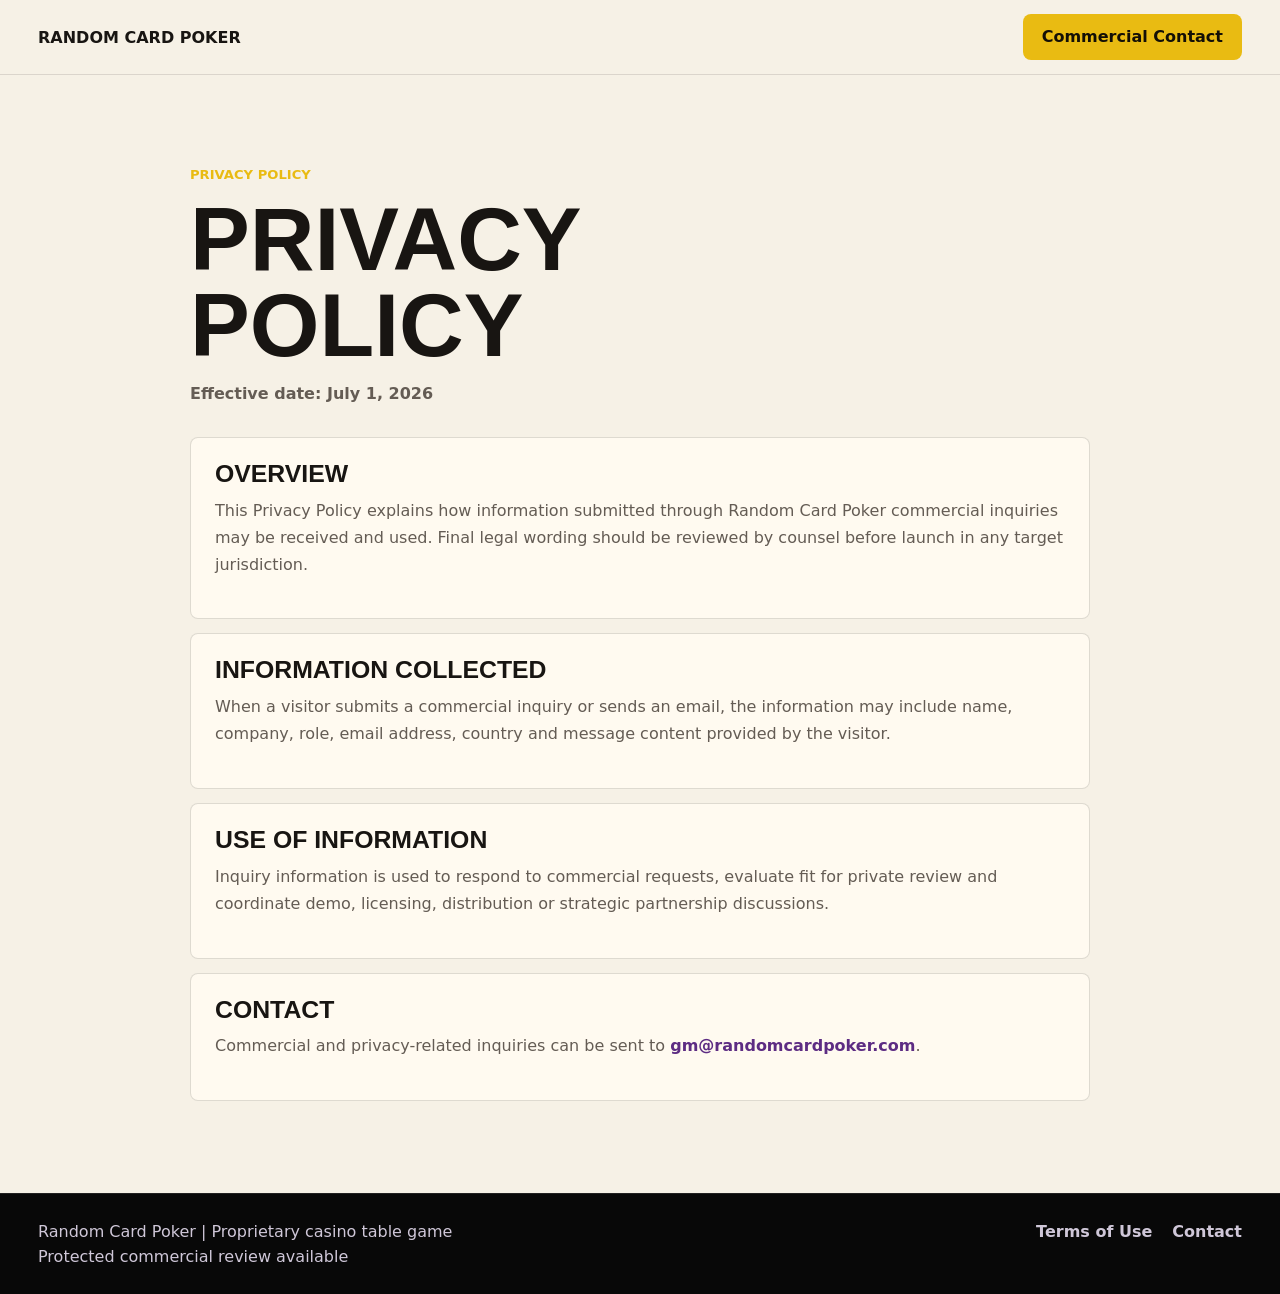
==== privacy.html @ 567e507e "Polish B2B marketing conversion and OG preview" ====
﻿<!doctype html>
<html lang="en">
  <head>
    <meta charset="utf-8">
    <meta name="viewport" content="width=device-width, initial-scale=1">
    <title>Privacy Policy | Random Card Poker</title>
    <meta name="description" content="Privacy policy for Random Card Poker commercial inquiries.">
    <meta name="robots" content="index, follow">
    <link rel="canonical" href="https://randomcardpoker.com/privacy.html">
    <link rel="icon" href="/favicon.ico" sizes="32x32">
    <link rel="icon" href="/favicon.svg" type="image/svg+xml">
    <link rel="apple-touch-icon" href="/apple-touch-icon.png">
    <link rel="stylesheet" href="styles.css?v=b2b-premium-20260702-2">
  </head>
  <body class="legal-page">
    <header class="legal-header">
      <a class="brand" href="index.html#inicio" aria-label="Random Card Poker home">
        <span>Random Card Poker</span>
      </a>
      <a class="header-action" href="index.html#contact">Commercial Contact</a>
    </header>

    <main class="legal-main">
      <section class="legal-section">
        <p class="eyebrow">Privacy Policy</p>
        <h1>Privacy Policy</h1>
        <p class="legal-updated">Effective date: July 1, 2026</p>

        <div class="legal-card">
          <h2>Overview</h2>
          <p>
            This Privacy Policy explains how information submitted through Random Card Poker commercial inquiries
            may be received and used. Final legal wording should be reviewed by counsel before launch in any target
            jurisdiction.
          </p>
        </div>

        <div class="legal-card">
          <h2>Information Collected</h2>
          <p>
            When a visitor submits a commercial inquiry or sends an email, the information may include name, company,
            role, email address, country and message content provided by the visitor.
          </p>
        </div>

        <div class="legal-card">
          <h2>Use of Information</h2>
          <p>
            Inquiry information is used to respond to commercial requests, evaluate fit for private review and coordinate
            demo, licensing, distribution or strategic partnership discussions.
          </p>
        </div>

        <div class="legal-card">
          <h2>Contact</h2>
          <p>
            Commercial and privacy-related inquiries can be sent to
            <a href="mailto:gm@randomcardpoker.com">gm@randomcardpoker.com</a>.
          </p>
        </div>
      </section>
    </main>

    <footer class="site-footer">
      <div>
        <p>Random Card Poker | Proprietary casino table game</p>
        <p>Protected commercial review available</p>
      </div>
      <nav class="footer-links" aria-label="Footer links">
        <a href="terms.html">Terms of Use</a>
        <a href="index.html#contact">Contact</a>
      </nav>
    </footer>
  </body>
</html>
---- styles.css ----
:root {
  color-scheme: dark;
  --black: #090909;
  --ink: #f8f5ef;
  --muted: #cfc7d8;
  --purple: #5d2c83;
  --purple-dark: #281135;
  --gold: #e9bb12;
  --gold-soft: #fff2bf;
  --green: #056a3e;
  --green-dark: #08281c;
  --red: #d8443f;
  --white: #ffffff;
  --line: rgba(255, 255, 255, 0.16);
  --paper: #f6f1e6;
  --paper-ink: #181512;
  --radius: 8px;
  --hero-image: url("[data-uri]");
  --shadow: 0 26px 70px rgba(0, 0, 0, 0.38);
}

* {
  box-sizing: border-box;
}

html {
  scroll-behavior: smooth;
}

body {
  min-width: 320px;
  margin: 0;
  color: var(--ink);
  background: var(--black);
  font-family: Inter, system-ui, -apple-system, BlinkMacSystemFont, "Segoe UI", sans-serif;
  letter-spacing: 0;
}

body::selection {
  color: var(--black);
  background: var(--gold);
}

a {
  color: inherit;
  text-decoration: none;
}

button,
input,
select,
textarea {
  font: inherit;
}

img {
  max-width: 100%;
  display: block;
}

.site-header {
  position: fixed;
  z-index: 30;
  inset: 0 0 auto;
  display: grid;
  grid-template-columns: auto 1fr auto;
  align-items: center;
  gap: 26px;
  padding: 14px 38px;
  border-bottom: 1px solid rgba(255, 255, 255, 0.1);
  background: rgba(8, 8, 8, 0.78);
  backdrop-filter: blur(16px);
}

.brand {
  display: inline-flex;
  align-items: center;
  gap: 12px;
  min-width: max-content;
  font-weight: 900;
  text-transform: uppercase;
}

.brand img {
  width: 54px;
  height: 54px;
  object-fit: contain;
}

.main-nav {
  display: flex;
  justify-content: center;
  gap: 26px;
  color: var(--muted);
  font-size: 0.93rem;
  font-weight: 800;
}

.main-nav a,
.site-footer a {
  transition: color 160ms ease;
}

.main-nav a:hover,
.site-footer a:hover {
  color: var(--gold);
}

.header-action,
.button {
  display: inline-flex;
  min-height: 46px;
  align-items: center;
  justify-content: center;
  border: 1px solid transparent;
  border-radius: var(--radius);
  cursor: pointer;
  font-weight: 900;
  line-height: 1.1;
  transition: transform 160ms ease, border-color 160ms ease, background 160ms ease;
}

.header-action {
  padding: 12px 18px;
  color: #130f06;
  background: var(--gold);
}

.button {
  padding: 15px 22px;
  text-align: center;
}

.header-action:hover,
.button:hover {
  transform: translateY(-1px);
}

.button-primary {
  color: #130f06;
  background: var(--gold);
  box-shadow: 0 18px 38px rgba(233, 187, 18, 0.18);
}

.button-secondary {
  color: var(--ink);
  border-color: rgba(255, 255, 255, 0.26);
  background: rgba(255, 255, 255, 0.08);
}

.hero {
  position: relative;
  min-height: 88svh;
  display: grid;
  align-items: start;
  overflow: hidden;
  padding: 94px 38px 34px;
  isolation: isolate;
}

.hero-bg {
  position: absolute;
  inset: 0;
  z-index: -2;
  background-image:
    linear-gradient(90deg, rgba(6, 6, 6, 0.95) 0%, rgba(6, 6, 6, 0.76) 42%, rgba(6, 6, 6, 0.35) 100%),
    linear-gradient(180deg, rgba(8, 8, 8, 0.18) 0%, rgba(8, 8, 8, 0.86) 100%),
    var(--hero-image);
  background-size: cover;
  background-position: center;
  transform: scale(1.03);
}

.hero::before {
  position: absolute;
  inset: 0;
  z-index: -1;
  content: "";
  background:
    linear-gradient(90deg, rgba(93, 44, 131, 0.22) 0%, transparent 32%),
    linear-gradient(0deg, rgba(233, 187, 18, 0.12), transparent 40%);
}

.hero-inner {
  width: min(700px, 100%);
  padding-top: 16px;
}

.hero-logo {
  width: min(300px, 52vw);
  margin: 0 0 10px -12px;
  filter: drop-shadow(0 24px 34px rgba(0, 0, 0, 0.5));
}

.eyebrow {
  margin: 0 0 14px;
  color: var(--gold);
  font-size: 0.82rem;
  font-weight: 900;
  text-transform: uppercase;
}

h1,
h2,
h3,
p {
  margin-top: 0;
}

h1,
h2 {
  font-family: "Barlow Condensed", Inter, sans-serif;
  font-weight: 800;
  line-height: 0.96;
  text-transform: uppercase;
}

h1 {
  max-width: 700px;
  margin-bottom: 16px;
  font-size: 4.7rem;
}

h2 {
  margin-bottom: 18px;
  font-size: 3.6rem;
}

h3 {
  margin-bottom: 10px;
  font-size: 1.28rem;
  line-height: 1.2;
}

.hero-copy {
  max-width: 620px;
  color: var(--muted);
  font-size: 1.05rem;
  line-height: 1.58;
}

.hero-statement {
  max-width: 680px;
  margin: 18px 0 0;
  color: var(--white);
  font-size: 1.12rem;
  font-weight: 800;
  line-height: 1.42;
}

.hero-trust {
  display: flex;
  flex-wrap: wrap;
  gap: 8px;
  max-width: 720px;
  margin-top: 18px;
}

.hero-trust span {
  padding: 8px 11px;
  border: 1px solid rgba(233, 187, 18, 0.34);
  border-radius: 999px;
  color: var(--gold);
  background: rgba(10, 10, 10, 0.68);
  font-size: 0.76rem;
  font-weight: 900;
  text-transform: uppercase;
}

.hero-subtitle {
  max-width: 680px;
  margin-bottom: 18px;
  color: var(--white);
  font-size: clamp(1.18rem, 2.2vw, 1.72rem);
  font-weight: 900;
  line-height: 1.22;
}

.hero-actions {
  display: flex;
  flex-wrap: wrap;
  align-items: center;
  gap: 14px;
  margin-top: 24px;
}

.hero-secondary-actions {
  display: flex;
  flex-wrap: wrap;
  gap: 12px 16px;
  align-items: center;
}

.hero-secondary-actions a {
  color: var(--white);
  font-size: 0.94rem;
  font-weight: 900;
  text-decoration: underline;
  text-decoration-color: rgba(233, 187, 18, 0.5);
  text-underline-offset: 4px;
}

.hero-secondary-actions a:hover {
  color: var(--gold);
}

.hero-actions + .hero-copy {
  margin-top: 22px;
}

.hero-proof {
  position: absolute;
  right: 38px;
  bottom: 30px;
  display: grid;
  width: min(720px, calc(100% - 76px));
  grid-template-columns: repeat(4, 1fr);
  gap: 1px;
  margin: 0;
  overflow: hidden;
  border: 1px solid var(--line);
  border-radius: var(--radius);
  background: rgba(255, 255, 255, 0.14);
}

.hero-proof div {
  padding: 18px;
  background: rgba(8, 8, 8, 0.78);
}

.hero-proof dt {
  font-family: "Barlow Condensed", Inter, sans-serif;
  color: var(--white);
  font-size: 2rem;
  font-weight: 800;
}

.hero-proof dd {
  margin: 4px 0 0;
  color: var(--muted);
  font-size: 0.86rem;
}

.section-shell {
  width: min(1160px, calc(100% - 42px));
  margin: 0 auto;
}

main section {
  scroll-margin-top: 86px;
}

.intro-band {
  padding: 30px 0;
  color: var(--paper-ink);
  background: var(--gold);
}

.intro-grid {
  display: grid;
  grid-template-columns: minmax(0, 1fr) auto;
  gap: 26px;
  align-items: center;
}

.intro-grid p {
  margin: 0;
  font-size: 1.08rem;
  font-weight: 800;
  line-height: 1.5;
}

.intro-points {
  display: flex;
  flex-wrap: wrap;
  gap: 8px;
}

.intro-points span {
  min-height: 38px;
  display: inline-flex;
  align-items: center;
  border-radius: 999px;
  padding: 8px 13px;
  color: var(--ink);
  background: rgba(0, 0, 0, 0.82);
  font-size: 0.86rem;
  font-weight: 900;
}

.operator-section {
  padding: 92px 0;
  color: var(--paper-ink);
  background: var(--paper);
}

.operator-layout {
  display: grid;
  grid-template-columns: minmax(0, 0.72fr) minmax(440px, 1fr);
  gap: 48px;
  align-items: start;
}

.operator-section .eyebrow {
  color: var(--purple);
}

.operator-section .section-copy p,
.approval-block p {
  color: #6a625a;
  line-height: 1.72;
}

.spec-grid {
  display: grid;
  grid-template-columns: repeat(2, minmax(0, 1fr));
  gap: 10px;
}

.spec-grid article,
.operator-fit article,
.path-steps article {
  border-radius: var(--radius);
  border: 1px solid rgba(24, 21, 18, 0.14);
  background: #fffaf0;
}

.spec-grid article {
  min-height: 132px;
  padding: 20px;
}

.spec-grid span,
.package-list span,
.approval-block .eyebrow,
.path-steps span {
  display: block;
  color: var(--purple);
  font-size: 0.78rem;
  font-weight: 900;
  text-transform: uppercase;
}

.spec-grid span {
  margin-bottom: 18px;
}

.spec-grid strong {
  display: block;
  font-size: 1.02rem;
  line-height: 1.35;
}

.developer-note {
  margin-top: 22px;
  color: #5f564d;
  font-size: 0.96rem;
}

.operator-fit {
  display: grid;
  grid-template-columns: repeat(4, minmax(0, 1fr));
  gap: 14px;
  margin-top: 42px;
}

.operator-fit article {
  min-height: 220px;
  padding: 24px;
}

.operator-fit span {
  display: inline-flex;
  margin-bottom: 30px;
  color: var(--purple);
  font-weight: 900;
}

.operator-fit p,
.path-steps p {
  color: #645c54;
  line-height: 1.62;
}

.mechanic-section,
.formats-section {
  padding: 92px 0;
  background:
    linear-gradient(180deg, rgba(9, 9, 9, 0.94), rgba(13, 35, 26, 0.96)),
    var(--green-dark);
}

.mechanic-layout,
.formats-layout,
.math-layout,
.contact-layout {
  display: grid;
  grid-template-columns: minmax(0, 0.95fr) minmax(390px, 0.9fr);
  gap: 56px;
  align-items: center;
}

.section-copy p,
.formats-layout p,
.contact-copy p {
  color: var(--muted);
  line-height: 1.72;
}

.table-visual {
  overflow: hidden;
  border: 1px solid rgba(255, 255, 255, 0.18);
  border-radius: var(--radius);
  box-shadow: var(--shadow);
}

.table-visual img {
  width: 100%;
  min-height: 340px;
  object-fit: cover;
}

.flow-grid {
  display: grid;
  grid-template-columns: repeat(4, minmax(0, 1fr));
  gap: 14px;
  margin-top: 42px;
}

.flow-grid article,
.value-grid article,
.package-list article {
  border-radius: var(--radius);
  border: 1px solid rgba(255, 255, 255, 0.15);
  background: rgba(255, 255, 255, 0.08);
}

.flow-grid article {
  min-height: 220px;
  padding: 24px;
}

.flow-grid span {
  display: inline-flex;
  margin-bottom: 30px;
  color: var(--gold);
  font-weight: 900;
}

.flow-grid p {
  color: var(--muted);
  line-height: 1.62;
}

.illustrative-hand {
  display: grid;
  grid-template-columns: minmax(0, 0.58fr) minmax(420px, 1fr);
  gap: 30px;
  align-items: center;
  margin-top: 34px;
  padding: 24px;
  border: 1px solid rgba(255, 255, 255, 0.14);
  border-radius: var(--radius);
  background:
    linear-gradient(135deg, rgba(233, 187, 18, 0.12), rgba(93, 44, 131, 0.14)),
    rgba(255, 255, 255, 0.06);
}

.example-copy h3 {
  margin: 8px 0 12px;
  font-size: clamp(1.35rem, 2vw, 2rem);
  line-height: 1.1;
}

.example-copy p:not(.eyebrow) {
  color: var(--muted);
  line-height: 1.6;
}

.example-table {
  display: grid;
  gap: 18px;
  padding: 20px;
  border: 1px solid rgba(255, 255, 255, 0.16);
  border-radius: var(--radius);
  background:
    radial-gradient(circle at 50% 30%, rgba(233, 187, 18, 0.13), transparent 42%),
    rgba(0, 0, 0, 0.38);
}

.example-cards {
  display: grid;
  grid-template-columns: repeat(4, minmax(0, 1fr));
  gap: 12px;
}

.example-cards span,
.example-card {
  min-height: 126px;
  display: grid;
  place-items: center;
  color: #070707;
  border: 3px solid #101010;
  border-radius: var(--radius);
  background: #fff;
  font-family: "Barlow Condensed", Impact, sans-serif;
  font-size: 2.5rem;
  font-weight: 900;
  box-shadow: 0 18px 30px rgba(0, 0, 0, 0.32);
}

.example-reveal {
  display: flex;
  align-items: center;
  justify-content: center;
  gap: 18px;
}

.example-d-button {
  width: 106px;
  height: 106px;
  display: grid;
  place-items: center;
  color: #170f03;
  border: 4px solid var(--gold);
  border-radius: 50%;
  background:
    radial-gradient(circle at 35% 28%, rgba(255, 255, 255, 0.42), transparent 26%),
    linear-gradient(145deg, #f5d148, #a97507);
  font-family: "Barlow Condensed", Impact, sans-serif;
  font-size: 1.02rem;
  font-weight: 900;
  text-align: center;
  box-shadow: 0 18px 34px rgba(0, 0, 0, 0.42);
}

.community-card {
  width: 94px;
  min-height: 126px;
  color: var(--purple);
}

.experience-band,
.evaluation-section {
  padding: 92px 0;
  color: var(--paper-ink);
  background: var(--paper);
}

.section-heading {
  display: grid;
  grid-template-columns: minmax(0, 0.92fr) minmax(320px, 0.72fr);
  gap: 48px;
  align-items: end;
  margin-bottom: 42px;
}

.section-heading p:not(.eyebrow) {
  color: #6a625a;
  line-height: 1.72;
}

.experience-band .eyebrow,
.evaluation-section .eyebrow {
  color: var(--purple);
}

.value-grid {
  display: grid;
  grid-template-columns: repeat(4, minmax(0, 1fr));
  gap: 14px;
}

.value-grid article {
  min-height: 230px;
  padding: 24px;
  border-color: rgba(24, 21, 18, 0.14);
  background: #fffaf0;
}

.value-grid strong,
.package-list strong {
  display: block;
  font-size: 1.05rem;
  line-height: 1.35;
}

.value-grid p {
  margin: 16px 0 0;
  color: #645c54;
  line-height: 1.62;
}

.operator-value-grid {
  grid-template-columns: repeat(3, minmax(0, 1fr));
}

.math-section {
  padding: 96px 0;
  background:
    linear-gradient(135deg, rgba(39, 17, 53, 0.96), rgba(10, 10, 10, 0.98) 56%, rgba(7, 83, 50, 0.76)),
    var(--black);
}

.regulatory-note {
  padding-left: 18px;
  border-left: 4px solid var(--gold);
}

.metric-panel {
  display: grid;
  gap: 12px;
}

.metric-panel div {
  min-height: 126px;
  padding: 22px;
  border: 1px solid rgba(255, 255, 255, 0.16);
  border-radius: var(--radius);
  background: rgba(255, 255, 255, 0.08);
}

.metric-panel span,
.direct-contact span {
  display: block;
  color: var(--gold);
  font-size: 0.78rem;
  font-weight: 900;
  text-transform: uppercase;
}

.metric-panel strong {
  display: block;
  margin: 4px 0;
  font-family: "Barlow Condensed", Inter, sans-serif;
  font-size: clamp(2.15rem, 4vw, 3rem);
  line-height: 1;
}

.metric-panel small {
  color: var(--muted);
  font-weight: 700;
}

.analysis-panel div {
  border-color: rgba(233, 187, 18, 0.24);
}

.format-switcher {
  padding: 24px;
  border: 1px solid rgba(255, 255, 255, 0.16);
  border-radius: var(--radius);
  background: rgba(255, 255, 255, 0.08);
  box-shadow: var(--shadow);
}

.format-tabs {
  display: grid;
  grid-template-columns: repeat(3, 1fr);
  gap: 6px;
  padding: 6px;
  border: 1px solid rgba(255, 255, 255, 0.14);
  border-radius: var(--radius);
  background: rgba(0, 0, 0, 0.25);
}

.format-tab {
  min-height: 42px;
  border: 0;
  border-radius: 6px;
  color: var(--muted);
  background: transparent;
  cursor: pointer;
  font-weight: 900;
}

.format-tab.is-active {
  color: #130f06;
  background: var(--gold);
}

.format-detail {
  min-height: 212px;
  padding-top: 24px;
}

.format-detail span {
  color: var(--gold);
  font-size: 0.78rem;
  font-weight: 900;
  text-transform: uppercase;
}

.format-detail p {
  margin-bottom: 18px;
  color: var(--muted);
  line-height: 1.7;
}

.format-list,
.approval-list {
  margin: 0;
  padding: 0;
  list-style: none;
}

.format-list {
  display: grid;
  gap: 10px;
}

.format-list li {
  position: relative;
  padding-left: 20px;
  color: var(--muted);
  line-height: 1.5;
}

.format-list li::before,
.approval-list li::before {
  position: absolute;
  left: 0;
  color: var(--gold);
  content: "\2022";
  font-weight: 900;
}

.format-cards {
  display: grid;
  grid-template-columns: repeat(3, minmax(0, 1fr));
  gap: 14px;
}

.audience-grid {
  grid-template-columns: repeat(4, minmax(0, 1fr));
}

.format-cards article {
  min-height: 300px;
  padding: 28px;
  border: 1px solid rgba(255, 255, 255, 0.16);
  border-radius: var(--radius);
  background:
    linear-gradient(180deg, rgba(255, 255, 255, 0.1), rgba(255, 255, 255, 0.055)),
    rgba(255, 255, 255, 0.07);
  box-shadow: 0 22px 56px rgba(0, 0, 0, 0.24);
  transition: transform 180ms ease, border-color 180ms ease, background 180ms ease;
}

.format-cards article:hover {
  transform: translateY(-4px);
  border-color: rgba(233, 187, 18, 0.42);
  background:
    linear-gradient(180deg, rgba(233, 187, 18, 0.14), rgba(255, 255, 255, 0.055)),
    rgba(255, 255, 255, 0.07);
}

.format-cards span {
  display: block;
  margin-bottom: 36px;
  color: var(--gold);
  font-size: 0.78rem;
  font-weight: 900;
  text-transform: uppercase;
}

.format-cards p {
  color: var(--muted);
  line-height: 1.65;
}

.credibility-section {
  padding: 78px 0;
  color: var(--white);
  background:
    linear-gradient(135deg, rgba(93, 44, 131, 0.2), rgba(9, 9, 8, 0)),
    #0f0f0e;
}

.credibility-panel {
  display: grid;
  grid-template-columns: minmax(260px, 0.54fr) minmax(0, 1fr);
  gap: 48px;
  align-items: start;
  padding: 36px 0;
  border-top: 1px solid rgba(233, 187, 18, 0.26);
  border-bottom: 1px solid rgba(255, 255, 255, 0.12);
}

.credibility-panel h2 {
  margin-bottom: 0;
  color: var(--white);
}

.credibility-panel p:not(.eyebrow) {
  margin: 0;
  color: var(--muted);
  font-size: 1.08rem;
  line-height: 1.74;
}

.path-section {
  padding: 92px 0;
  color: var(--paper-ink);
  background: var(--gold);
}

.path-section .eyebrow {
  color: var(--green-dark);
}

.path-section .section-heading p:not(.eyebrow) {
  color: #3b3125;
}

.path-steps {
  display: grid;
  grid-template-columns: repeat(4, minmax(0, 1fr));
  gap: 14px;
}

.path-steps article {
  min-height: 230px;
  padding: 24px;
  background: rgba(255, 250, 240, 0.92);
}

.path-steps span {
  margin-bottom: 30px;
  color: var(--green);
}

.path-steps strong {
  display: block;
  font-size: 1.05rem;
  line-height: 1.35;
}

.package-list {
  display: grid;
  grid-template-columns: repeat(4, minmax(0, 1fr));
  gap: 14px;
}

.package-list article {
  min-height: 210px;
  padding: 24px;
  border-color: rgba(24, 21, 18, 0.14);
  background: #fffaf0;
}

.package-list span {
  display: block;
  margin-bottom: 34px;
  color: var(--purple);
  font-size: 0.78rem;
  font-weight: 900;
  text-transform: uppercase;
}

.faq-section {
  padding: 92px 0;
  color: var(--paper-ink);
  background: var(--paper);
}

.faq-grid {
  display: grid;
  grid-template-columns: repeat(2, minmax(0, 1fr));
  gap: 14px;
}

.faq-grid article {
  min-height: 210px;
  padding: 24px;
  border: 1px solid rgba(24, 21, 18, 0.14);
  border-radius: var(--radius);
  background: #fffaf0;
  transition: transform 180ms ease, border-color 180ms ease;
}

.faq-grid article:hover {
  border-color: rgba(93, 44, 131, 0.35);
  transform: translateY(-4px);
}

.faq-grid h3 {
  margin-bottom: 14px;
  font-size: 1.18rem;
  line-height: 1.25;
}

.faq-grid p {
  color: #645c54;
  line-height: 1.64;
}

.approval-block {
  display: grid;
  grid-template-columns: minmax(260px, 0.42fr) minmax(0, 1fr);
  gap: 34px;
  align-items: start;
  margin-top: 46px;
  padding-top: 38px;
  border-top: 1px solid rgba(24, 21, 18, 0.16);
}

.approval-block h3 {
  margin-bottom: 12px;
  font-size: 1.6rem;
}

.approval-list {
  display: grid;
  grid-template-columns: repeat(2, minmax(0, 1fr));
  gap: 10px 18px;
}

.approval-list li {
  position: relative;
  min-height: 54px;
  padding: 0 0 0 20px;
  color: #5f564d;
  line-height: 1.5;
  font-weight: 700;
}

.contact-section {
  padding: 96px 0 84px;
  background:
    linear-gradient(180deg, rgba(8, 8, 8, 0.94), rgba(40, 17, 53, 0.96)),
    var(--purple-dark);
}

.direct-contact {
  margin-top: 34px;
  padding: 20px 0 0;
  border-top: 1px solid rgba(255, 255, 255, 0.18);
}

.direct-contact a {
  display: inline-flex;
  margin-top: 8px;
  color: var(--gold);
  font-size: 1.25rem;
  font-weight: 900;
}

.commercial-contact-card {
  display: grid;
  gap: 10px;
  margin-top: 34px;
  padding: 22px;
  border: 1px solid rgba(233, 187, 18, 0.28);
  border-radius: var(--radius);
  background:
    linear-gradient(135deg, rgba(233, 187, 18, 0.14), rgba(255, 255, 255, 0.05)),
    rgba(0, 0, 0, 0.22);
}

.commercial-contact-card p {
  margin: 0;
  color: var(--muted);
  line-height: 1.5;
}

.commercial-contact-card strong,
.commercial-contact-card a {
  color: var(--gold);
}

.contact-form {
  display: grid;
  grid-template-columns: repeat(2, minmax(0, 1fr));
  gap: 18px;
  padding: 26px;
  border: 1px solid rgba(255, 255, 255, 0.16);
  border-radius: var(--radius);
  background: rgba(255, 255, 255, 0.08);
  box-shadow: var(--shadow);
}

.contact-form label {
  display: grid;
  gap: 8px;
}

.contact-form span {
  color: var(--muted);
  font-size: 0.88rem;
  font-weight: 900;
}

.contact-form input,
.contact-form select,
.contact-form textarea {
  width: 100%;
  min-height: 48px;
  padding: 12px 13px;
  color: var(--ink);
  border: 1px solid rgba(255, 255, 255, 0.18);
  border-radius: var(--radius);
  outline: 0;
  background: rgba(0, 0, 0, 0.24);
}

.contact-form textarea {
  min-height: 140px;
  resize: vertical;
}

.contact-form input:focus,
.contact-form select:focus,
.contact-form textarea:focus {
  border-color: var(--gold);
  box-shadow: 0 0 0 3px rgba(233, 187, 18, 0.18);
}

.contact-form option {
  color: var(--paper-ink);
  background: var(--paper);
}

.contact-form .checkbox-field {
  display: flex;
  align-items: flex-start;
  gap: 12px;
}

.contact-form .checkbox-field input {
  width: 18px;
  min-width: 18px;
  height: 18px;
  min-height: 18px;
  margin: 2px 0 0;
  accent-color: var(--gold);
}

.contact-form .checkbox-field span {
  line-height: 1.45;
}

.full-span {
  grid-column: 1 / -1;
}

.form-status {
  min-height: 22px;
  margin: -4px 0 0;
  color: var(--gold);
  font-size: 0.9rem;
  line-height: 1.4;
}

.legal-page {
  color: var(--paper-ink);
  background: var(--paper);
}

.legal-header {
  position: sticky;
  top: 0;
  z-index: 10;
  display: flex;
  align-items: center;
  justify-content: space-between;
  gap: 18px;
  padding: 14px 38px;
  border-bottom: 1px solid rgba(24, 21, 18, 0.12);
  background: rgba(246, 241, 230, 0.92);
  backdrop-filter: blur(12px);
}

.legal-header .brand {
  color: var(--paper-ink);
}

.legal-main {
  padding: 92px 0;
}

.legal-section {
  width: min(100% - 40px, 900px);
  margin: 0 auto;
}

.legal-section h1 {
  color: var(--paper-ink);
  font-size: clamp(2.6rem, 8vw, 5.6rem);
}

.legal-updated {
  margin: 14px 0 34px;
  color: #645c54;
  font-weight: 800;
}

.legal-card {
  margin-top: 14px;
  padding: 24px;
  border: 1px solid rgba(24, 21, 18, 0.14);
  border-radius: var(--radius);
  background: #fffaf0;
}

.legal-card h2 {
  margin-bottom: 12px;
  color: var(--paper-ink);
  font-size: 1.55rem;
}

.legal-card p {
  color: #645c54;
  line-height: 1.68;
}

.legal-card a {
  color: var(--purple);
  font-weight: 900;
}

.site-footer {
  display: flex;
  justify-content: space-between;
  gap: 24px;
  padding: 28px 38px;
  color: var(--muted);
  border-top: 1px solid rgba(255, 255, 255, 0.1);
  background: #080808;
}

.site-footer p {
  margin: 0;
}

.site-footer div {
  display: grid;
  gap: 6px;
}

.site-footer strong {
  color: var(--ink);
}

.footer-links {
  display: flex;
  flex-wrap: wrap;
  justify-content: flex-end;
  gap: 14px 20px;
  font-weight: 800;
}

@media (max-width: 1050px) {
  .site-header {
    grid-template-columns: 1fr auto;
  }

  .main-nav {
    display: none;
  }

  h1 {
    font-size: 4.5rem;
  }

  h2 {
    font-size: 2.9rem;
  }

  .hero-proof,
  .operator-fit,
  .flow-grid,
  .value-grid,
  .format-cards,
  .path-steps,
  .package-list,
  .faq-grid {
    grid-template-columns: repeat(2, minmax(0, 1fr));
  }

  .hero-proof {
    position: static;
    width: 100%;
    margin-top: 44px;
  }

  .mechanic-layout,
  .illustrative-hand,
  .operator-layout,
  .formats-layout,
  .math-layout,
  .contact-layout,
  .approval-block,
  .section-heading {
    grid-template-columns: 1fr;
  }
}

@media (max-width: 700px) {
  .site-header {
    padding: 12px 18px;
  }

  .brand img {
    width: 44px;
    height: 44px;
  }

  .brand span {
    max-width: 116px;
    font-size: 0.9rem;
    line-height: 1.1;
  }

  .header-action {
    min-height: 40px;
    padding: 10px 11px;
    font-size: 0.78rem;
    text-align: center;
  }

  .hero {
    min-height: 88svh;
    padding: 92px 20px 42px;
  }

  .hero-bg {
    background-position: center top;
  }

  .hero-logo {
    width: min(230px, 72vw);
    margin-left: -10px;
  }

  h1 {
    font-size: 2.85rem;
  }

  h2 {
    font-size: 2.25rem;
  }

  .hero-copy {
    font-size: 0.98rem;
  }

  .hero-subtitle {
    font-size: 1.06rem;
  }

  .button,
  .hero-actions {
    width: 100%;
  }

  .hero-actions {
    align-items: stretch;
  }

  .hero-secondary-actions {
    width: 100%;
    flex-direction: column;
    align-items: flex-start;
    gap: 9px;
  }

  .hero-secondary-actions a {
    font-size: 0.9rem;
  }

  .section-shell {
    width: min(100% - 32px, 1160px);
  }

  .intro-grid,
  .spec-grid,
  .operator-fit,
  .flow-grid,
  .value-grid,
  .format-cards,
  .credibility-panel,
  .path-steps,
  .package-list,
  .faq-grid,
  .approval-list,
  .contact-form {
    grid-template-columns: 1fr;
  }

  .hero-proof {
    display: none;
  }

  .intro-grid {
    align-items: start;
  }

  .mechanic-section,
  .operator-section,
  .formats-section,
  .experience-band,
  .credibility-section,
  .path-section,
  .evaluation-section,
  .faq-section,
  .math-section,
  .contact-section {
    padding: 66px 0;
  }

  .table-visual img {
    min-height: 220px;
  }

  .flow-grid article,
  .operator-fit article,
  .value-grid article,
  .path-steps article,
  .package-list article {
    min-height: 0;
  }

  .format-tabs {
    grid-template-columns: 1fr;
  }

  .format-cards article {
    min-height: 0;
  }

  .illustrative-hand,
  .example-table {
    padding: 16px;
  }

  .example-cards {
    gap: 8px;
  }

  .example-cards span,
  .example-card {
    min-height: 94px;
    font-size: 1.9rem;
  }

  .example-d-button {
    width: 86px;
    height: 86px;
    font-size: 0.86rem;
  }

  .community-card {
    width: 76px;
    min-height: 100px;
  }

  .contact-form {
    padding: 20px;
  }

  .site-footer {
    flex-direction: column;
    padding: 24px 20px;
  }

  .footer-links {
    justify-content: flex-start;
  }
}

.hero {
  min-height: 92svh;
  align-items: center;
}

.hero-bg {
  background-image:
    linear-gradient(90deg, rgba(6, 6, 6, 0.96) 0%, rgba(6, 6, 6, 0.78) 37%, rgba(6, 6, 6, 0.22) 100%),
    linear-gradient(180deg, rgba(8, 8, 8, 0.08) 0%, rgba(8, 8, 8, 0.9) 100%),
    var(--hero-image);
  background-position: center;
}

.hero-inner {
  position: relative;
  z-index: 2;
  animation: hero-intro 720ms ease both;
}

.hero-logo {
  animation: hero-float 6s ease-in-out infinite;
}

.hero-showcase {
  position: absolute;
  z-index: 2;
  top: 132px;
  right: max(38px, calc((100vw - 1160px) / 2));
  width: min(470px, 38vw);
  padding: 22px;
  border: 1px solid rgba(255, 255, 255, 0.2);
  border-radius: var(--radius);
  background: linear-gradient(160deg, rgba(8, 8, 8, 0.82), rgba(40, 17, 53, 0.7));
  box-shadow: 0 30px 90px rgba(0, 0, 0, 0.46);
  backdrop-filter: blur(14px);
  animation: showcase-in 820ms 160ms ease both;
}

.showcase-topline {
  display: flex;
  justify-content: space-between;
  gap: 16px;
  margin-bottom: 24px;
  color: var(--muted);
  font-size: 0.78rem;
  font-weight: 900;
  text-transform: uppercase;
}

.showcase-topline strong {
  color: var(--gold);
}

.card-fan {
  position: relative;
  display: flex;
  justify-content: center;
  min-height: 150px;
  margin-bottom: 8px;
}

.showcase-card {
  position: absolute;
  width: 104px;
  height: 150px;
  display: block;
  border: 0;
  border-radius: 8px;
  background: #fff;
  box-shadow: 0 16px 26px rgba(0, 0, 0, 0.35);
  object-fit: cover;
  transform-origin: 50% 120%;
  animation: card-rise 700ms ease both;
}

.showcase-card:nth-child(1) {
  transform: translateX(-152px) rotate(-16deg);
  animation-delay: 260ms;
}

.showcase-card:nth-child(2) {
  transform: translateX(-76px) rotate(-8deg);
  animation-delay: 340ms;
}

.showcase-card:nth-child(3) {
  transform: translateX(0) rotate(0deg);
  animation-delay: 420ms;
}

.showcase-card:nth-child(4) {
  transform: translateX(76px) rotate(8deg);
  animation-delay: 500ms;
}

.showcase-card:nth-child(5) {
  transform: translateX(152px) rotate(16deg);
  animation-delay: 580ms;
}

.community-row {
  display: grid;
  grid-template-columns: repeat(4, 1fr);
  gap: 10px;
  margin: 20px 0 16px;
}

.community-row span {
  min-height: 54px;
  border: 1px solid rgba(255, 255, 255, 0.18);
  border-radius: 7px;
  background:
    repeating-linear-gradient(45deg, rgba(255, 255, 255, 0.06) 0 4px, transparent 4px 8px),
    rgba(0, 0, 0, 0.34);
}

.community-row .is-selected {
  border-color: var(--gold);
  box-shadow: 0 0 0 3px rgba(233, 187, 18, 0.18), 0 0 28px rgba(233, 187, 18, 0.28);
  animation: selected-pulse 2.4s ease-in-out infinite;
}

.hero-showcase p {
  margin: 0;
  color: var(--muted);
  font-size: 0.92rem;
  line-height: 1.55;
}

.solutions-section {
  padding: 94px 0;
  color: var(--ink);
  background:
    linear-gradient(180deg, rgba(9, 9, 9, 0.98), rgba(40, 17, 53, 0.92)),
    var(--black);
}

.solutions-section .section-heading p:not(.eyebrow) {
  color: var(--muted);
}

.boton-demo {
  margin: -8px 0 34px;
}

.boton-demo-table {
  position: relative;
  min-height: 250px;
  overflow: hidden;
  border: 1px solid rgba(255, 255, 255, 0.16);
  border-radius: var(--radius);
  background:
    radial-gradient(circle at 50% 42%, rgba(233, 187, 18, 0.2), transparent 26%),
    radial-gradient(circle at 50% 100%, rgba(5, 106, 62, 0.28), transparent 48%),
    linear-gradient(135deg, rgba(93, 44, 131, 0.28), rgba(0, 0, 0, 0.68));
  box-shadow: var(--shadow);
}

.demo-slots {
  position: absolute;
  inset: 32px 7% auto;
  display: grid;
  grid-template-columns: repeat(4, minmax(0, 1fr));
  gap: 14px;
}

.demo-slots span {
  min-height: 104px;
  border: 1px solid rgba(255, 255, 255, 0.18);
  border-radius: var(--radius);
  background:
    repeating-linear-gradient(45deg, rgba(255, 255, 255, 0.08) 0 4px, transparent 4px 8px),
    rgba(0, 0, 0, 0.44);
}

.demo-d-button {
  position: absolute;
  left: 50%;
  bottom: 26px;
  width: 116px;
  height: 116px;
  display: grid;
  place-items: center;
  color: #190f04;
  border: 4px solid #fff4bc;
  border-radius: 50%;
  background:
    radial-gradient(circle at 34% 24%, rgba(255, 255, 255, 0.5), transparent 24%),
    linear-gradient(145deg, #f5d660, #b07b07 58%, #6d4400);
  font-family: "Barlow Condensed", Impact, sans-serif;
  font-size: 1.08rem;
  font-weight: 900;
  text-align: center;
  box-shadow: 0 18px 44px rgba(0, 0, 0, 0.52), 0 0 32px rgba(233, 187, 18, 0.3);
  transform: translateX(-50%);
  animation: d-button-press 3.8s ease-in-out infinite;
}

.demo-flip-card {
  position: absolute;
  left: 50%;
  top: 54px;
  width: 84px;
  height: 116px;
  display: grid;
  place-items: center;
  border: 3px solid #0b0b0b;
  border-radius: var(--radius);
  background: #fff;
  box-shadow: 0 20px 36px rgba(0, 0, 0, 0.44);
  transform: translateX(-50%) rotateY(0deg);
  transform-style: preserve-3d;
  animation: blind-card-flip 3.8s ease-in-out infinite;
}

.demo-flip-card span {
  color: var(--purple);
  font-family: "Barlow Condensed", Impact, sans-serif;
  font-size: 4.2rem;
  font-weight: 900;
  line-height: 1;
}

.solution-grid {
  display: grid;
  grid-template-columns: repeat(3, minmax(0, 1fr));
  gap: 14px;
}

.solution-grid article {
  min-height: 250px;
  padding: 26px;
  border: 1px solid rgba(255, 255, 255, 0.15);
  border-radius: var(--radius);
  background:
    linear-gradient(180deg, rgba(255, 255, 255, 0.1), rgba(255, 255, 255, 0.055)),
    rgba(255, 255, 255, 0.06);
  box-shadow: 0 22px 56px rgba(0, 0, 0, 0.24);
  transition: transform 180ms ease, border-color 180ms ease, background 180ms ease;
}

.solution-grid article:hover,
.flow-grid article:hover,
.value-grid article:hover,
.package-list article:hover,
.operator-fit article:hover,
.path-steps article:hover {
  transform: translateY(-4px);
}

.solution-grid article:hover {
  border-color: rgba(233, 187, 18, 0.48);
  background:
    linear-gradient(180deg, rgba(233, 187, 18, 0.16), rgba(255, 255, 255, 0.055)),
    rgba(255, 255, 255, 0.07);
}

.solution-grid span {
  display: inline-flex;
  margin-bottom: 34px;
  color: var(--gold);
  font-weight: 900;
}

.solution-grid p {
  color: var(--muted);
  line-height: 1.65;
}

.table-visual {
  position: relative;
  aspect-ratio: 1672 / 941;
  background-image: var(--hero-image);
  background-size: cover;
  background-position: center;
}

.table-visual::after {
  position: absolute;
  inset: 0;
  content: "";
  background: linear-gradient(180deg, transparent 55%, rgba(0, 0, 0, 0.28));
  pointer-events: none;
}

.table-visual img {
  opacity: 0;
}

.reveal-on-scroll {
  opacity: 0;
  transform: translateY(28px);
  transition: opacity 650ms ease, transform 650ms ease;
}

.reveal-on-scroll.is-visible {
  opacity: 1;
  transform: translateY(0);
}

@keyframes hero-intro {
  from {
    opacity: 0;
    transform: translateY(18px);
  }
  to {
    opacity: 1;
    transform: translateY(0);
  }
}

@keyframes showcase-in {
  from {
    opacity: 0;
    transform: translateY(22px) scale(0.98);
  }
  to {
    opacity: 1;
    transform: translateY(0) scale(1);
  }
}

@keyframes card-rise {
  from {
    opacity: 0;
    translate: 0 28px;
  }
  to {
    opacity: 1;
    translate: 0 0;
  }
}

@keyframes selected-pulse {
  0%,
  100% {
    transform: translateY(0);
  }
  50% {
    transform: translateY(-4px);
  }
}

@keyframes d-button-press {
  0%,
  56%,
  100% {
    transform: translateX(-50%) scale(1);
  }
  64% {
    transform: translateX(-50%) scale(0.92);
  }
  72% {
    transform: translateX(-50%) scale(1.04);
  }
}

@keyframes blind-card-flip {
  0%,
  42% {
    transform: translateX(-50%) rotateY(0deg) translateY(0);
    box-shadow: 0 20px 36px rgba(0, 0, 0, 0.44);
  }
  62% {
    transform: translateX(-50%) rotateY(86deg) translateY(-10px);
    box-shadow: 0 26px 46px rgba(233, 187, 18, 0.34);
  }
  82%,
  100% {
    transform: translateX(-50%) rotateY(0deg) translateY(0);
    box-shadow: 0 20px 36px rgba(0, 0, 0, 0.44);
  }
}

@keyframes hero-float {
  0%,
  100% {
    transform: translateY(0);
  }
  50% {
    transform: translateY(-8px);
  }
}

@media (max-width: 1100px) {
  .hero-showcase {
    position: relative;
    top: auto;
    right: auto;
    width: min(100%, 540px);
    margin-top: 34px;
  }

  .solution-grid {
    grid-template-columns: 1fr;
  }
}

@media (max-width: 700px) {
  .hero {
    align-items: start;
  }

  .hero-inner {
    order: 0;
  }

  .hero-bg {
    background-position: center top;
  }

  .hero-showcase {
    display: block;
    order: 1;
    width: 100%;
    margin: 22px 0 0;
    padding: 14px;
  }

  .card-fan {
    min-height: 104px;
  }

  .showcase-card {
    width: 72px;
    height: 104px;
  }

  .showcase-card:nth-child(1) {
    transform: translateX(-106px) rotate(-16deg);
  }

  .showcase-card:nth-child(2) {
    transform: translateX(-53px) rotate(-8deg);
  }

  .showcase-card:nth-child(3) {
    transform: translateX(0) rotate(0deg);
  }

  .showcase-card:nth-child(4) {
    transform: translateX(53px) rotate(8deg);
  }

  .showcase-card:nth-child(5) {
    transform: translateX(106px) rotate(16deg);
  }

  .community-row span {
    min-height: 42px;
  }

  .solutions-section {
    padding: 66px 0;
  }

  .solution-grid article {
    min-height: 0;
  }

  .boton-demo-table {
    min-height: 230px;
  }

  .demo-slots {
    inset: 26px 5% auto;
    gap: 8px;
  }

  .demo-slots span {
    min-height: 86px;
  }

  .demo-d-button {
    width: 96px;
    height: 96px;
    font-size: 0.94rem;
  }

  .demo-flip-card {
    top: 46px;
    width: 68px;
    height: 96px;
  }

  .demo-flip-card span {
    font-size: 3.3rem;
  }

  .legal-header {
    padding: 12px 18px;
  }

  .legal-main {
    padding: 76px 0 58px;
  }
}

@media (prefers-reduced-motion: reduce) {
  *,
  *::before,
  *::after {
    scroll-behavior: auto !important;
    transition-duration: 0.01ms !important;
  }

  .hero-logo,
  .hero-inner,
  .hero-showcase,
  .showcase-card,
  .community-row .is-selected,
  .demo-d-button,
  .demo-flip-card {
    animation: none !important;
  }
}
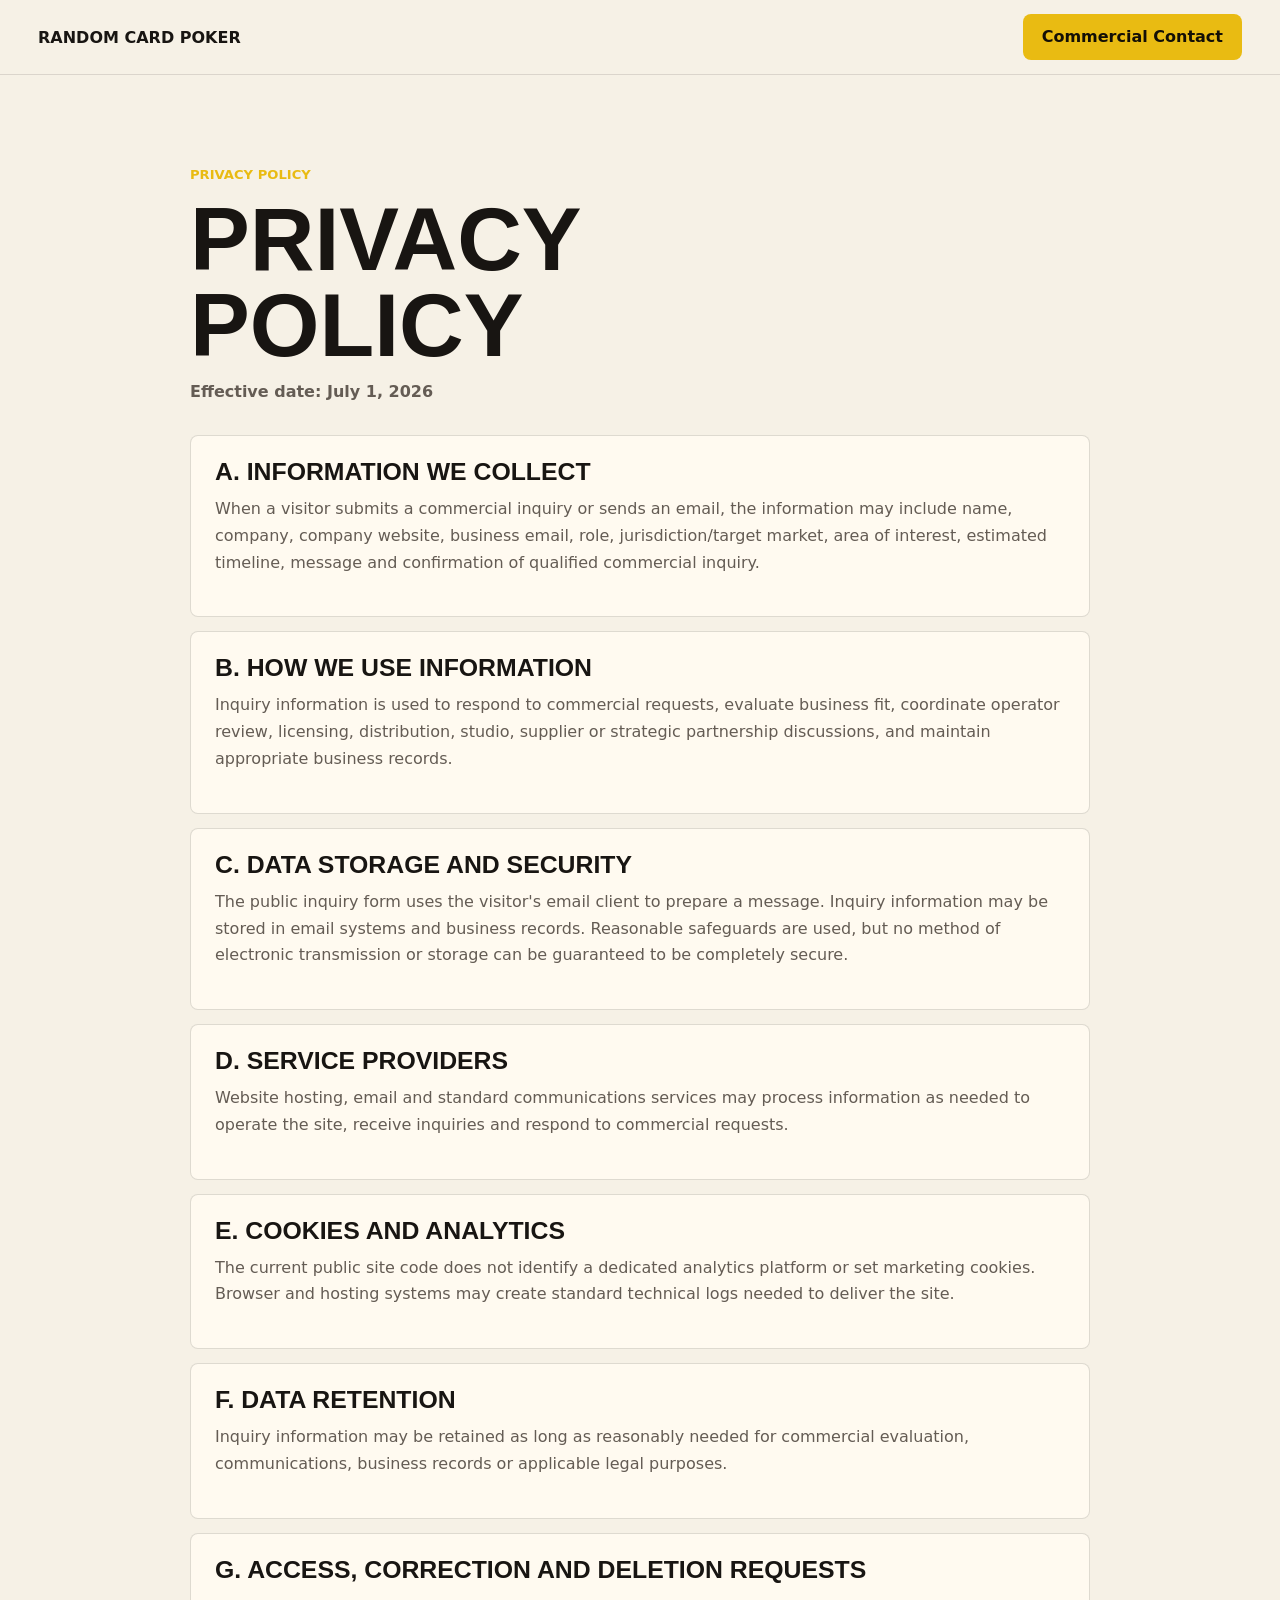
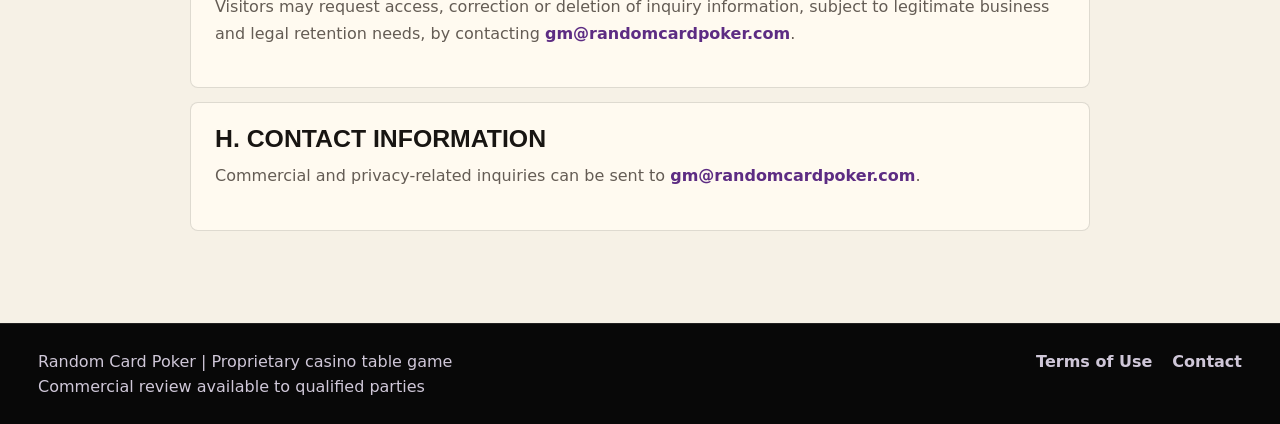
==== commit db60ce81: "Refine B2B landing page credibility and review flow" ====
--- a/privacy.html
+++ b/privacy.html
@@ -10,7 +10,7 @@
     <link rel="icon" href="/favicon.ico" sizes="32x32">
     <link rel="icon" href="/favicon.svg" type="image/svg+xml">
     <link rel="apple-touch-icon" href="/apple-touch-icon.png">
-    <link rel="stylesheet" href="styles.css?v=b2b-premium-20260702-2">
+    <link rel="stylesheet" href="styles.css?v=b2b-premium-20260703-1">
   </head>
   <body class="legal-page">
     <header class="legal-header">
@@ -27,32 +27,67 @@
         <p class="legal-updated">Effective date: July 1, 2026</p>
 
         <div class="legal-card">
-          <h2>Overview</h2>
+          <h2>A. Information We Collect</h2>
           <p>
-            This Privacy Policy explains how information submitted through Random Card Poker commercial inquiries
-            may be received and used. Final legal wording should be reviewed by counsel before launch in any target
-            jurisdiction.
+            When a visitor submits a commercial inquiry or sends an email, the information may include name,
+            company, company website, business email, role, jurisdiction/target market, area of interest,
+            estimated timeline, message and confirmation of qualified commercial inquiry.
           </p>
         </div>
 
         <div class="legal-card">
-          <h2>Information Collected</h2>
+          <h2>B. How We Use Information</h2>
           <p>
-            When a visitor submits a commercial inquiry or sends an email, the information may include name, company,
-            role, email address, country and message content provided by the visitor.
+            Inquiry information is used to respond to commercial requests, evaluate business fit, coordinate
+            operator review, licensing, distribution, studio, supplier or strategic partnership discussions,
+            and maintain appropriate business records.
           </p>
         </div>
 
         <div class="legal-card">
-          <h2>Use of Information</h2>
+          <h2>C. Data Storage and Security</h2>
           <p>
-            Inquiry information is used to respond to commercial requests, evaluate fit for private review and coordinate
-            demo, licensing, distribution or strategic partnership discussions.
+            The public inquiry form uses the visitor's email client to prepare a message. Inquiry information
+            may be stored in email systems and business records. Reasonable safeguards are used, but no method
+            of electronic transmission or storage can be guaranteed to be completely secure.
           </p>
         </div>
 
         <div class="legal-card">
-          <h2>Contact</h2>
+          <h2>D. Service Providers</h2>
+          <p>
+            Website hosting, email and standard communications services may process information as needed to
+            operate the site, receive inquiries and respond to commercial requests.
+          </p>
+        </div>
+
+        <div class="legal-card">
+          <h2>E. Cookies and Analytics</h2>
+          <p>
+            The current public site code does not identify a dedicated analytics platform or set marketing
+            cookies. Browser and hosting systems may create standard technical logs needed to deliver the site.
+          </p>
+        </div>
+
+        <div class="legal-card">
+          <h2>F. Data Retention</h2>
+          <p>
+            Inquiry information may be retained as long as reasonably needed for commercial evaluation,
+            communications, business records or applicable legal purposes.
+          </p>
+        </div>
+
+        <div class="legal-card">
+          <h2>G. Access, Correction and Deletion Requests</h2>
+          <p>
+            Visitors may request access, correction or deletion of inquiry information, subject to legitimate
+            business and legal retention needs, by contacting
+            <a href="mailto:gm@randomcardpoker.com">gm@randomcardpoker.com</a>.
+          </p>
+        </div>
+
+        <div class="legal-card">
+          <h2>H. Contact Information</h2>
           <p>
             Commercial and privacy-related inquiries can be sent to
             <a href="mailto:gm@randomcardpoker.com">gm@randomcardpoker.com</a>.
@@ -64,7 +99,7 @@
     <footer class="site-footer">
       <div>
         <p>Random Card Poker | Proprietary casino table game</p>
-        <p>Protected commercial review available</p>
+        <p>Commercial review available to qualified parties</p>
       </div>
       <nav class="footer-links" aria-label="Footer links">
         <a href="terms.html">Terms of Use</a>
--- a/styles.css
+++ b/styles.css
@@ -150,11 +150,11 @@
 
 .hero {
   position: relative;
-  min-height: 88svh;
+  min-height: 84svh;
   display: grid;
   align-items: start;
   overflow: hidden;
-  padding: 94px 38px 34px;
+  padding: 86px 38px 30px;
   isolation: isolate;
 }
 
@@ -182,13 +182,13 @@
 }
 
 .hero-inner {
-  width: min(700px, 100%);
-  padding-top: 16px;
+  width: min(680px, 100%);
+  padding-top: clamp(0px, 1vh, 14px);
 }
 
 .hero-logo {
-  width: min(300px, 52vw);
-  margin: 0 0 10px -12px;
+  width: min(170px, 34vw);
+  margin: 0 0 6px -6px;
   filter: drop-shadow(0 24px 34px rgba(0, 0, 0, 0.5));
 }
 
@@ -217,8 +217,8 @@
 
 h1 {
   max-width: 700px;
-  margin-bottom: 16px;
-  font-size: 4.7rem;
+  margin-bottom: 10px;
+  font-size: clamp(3.7rem, 4.9vw, 4.45rem);
 }
 
 h2 {
@@ -234,16 +234,16 @@
 
 .hero-copy {
   max-width: 620px;
-  color: var(--muted);
-  font-size: 1.05rem;
+  color: rgba(255, 250, 240, 0.8);
+  font-size: 1rem;
   line-height: 1.58;
 }
 
 .hero-statement {
   max-width: 680px;
-  margin: 18px 0 0;
+  margin: 16px 0 0;
   color: var(--white);
-  font-size: 1.12rem;
+  font-size: 1.04rem;
   font-weight: 800;
   line-height: 1.42;
 }
@@ -253,7 +253,7 @@
   flex-wrap: wrap;
   gap: 8px;
   max-width: 720px;
-  margin-top: 18px;
+  margin-top: 14px;
 }
 
 .hero-trust span {
@@ -269,9 +269,9 @@
 
 .hero-subtitle {
   max-width: 680px;
-  margin-bottom: 18px;
+  margin-bottom: 0;
   color: var(--white);
-  font-size: clamp(1.18rem, 2.2vw, 1.72rem);
+  font-size: clamp(1.12rem, 2vw, 1.58rem);
   font-weight: 900;
   line-height: 1.22;
 }
@@ -281,7 +281,7 @@
   flex-wrap: wrap;
   align-items: center;
   gap: 14px;
-  margin-top: 24px;
+  margin-top: 18px;
 }
 
 .hero-secondary-actions {
@@ -305,7 +305,11 @@
 }
 
 .hero-actions + .hero-copy {
-  margin-top: 22px;
+  margin-top: 18px;
+}
+
+.hero-trust + .hero-copy {
+  margin-top: 14px;
 }
 
 .hero-proof {
@@ -1329,8 +1333,7 @@
   }
 
   .hero-logo {
-    width: min(230px, 72vw);
-    margin-left: -10px;
+    display: none;
   }
 
   h1 {
@@ -1470,8 +1473,8 @@
 }
 
 .hero {
-  min-height: 92svh;
-  align-items: center;
+  min-height: 84svh;
+  align-items: start;
 }
 
 .hero-bg {
@@ -1495,9 +1498,9 @@
 .hero-showcase {
   position: absolute;
   z-index: 2;
-  top: 132px;
+  top: 118px;
   right: max(38px, calc((100vw - 1160px) / 2));
-  width: min(470px, 38vw);
+  width: min(460px, 37vw);
   padding: 22px;
   border: 1px solid rgba(255, 255, 255, 0.2);
   border-radius: var(--radius);
@@ -1870,18 +1873,41 @@
 @media (max-width: 700px) {
   .hero {
     align-items: start;
+    min-height: auto;
+    padding-top: 84px;
+    padding-bottom: 20px;
   }
 
   .hero-inner {
     order: 0;
   }
 
+  .hero-trust {
+    gap: 6px;
+    margin-top: 12px;
+  }
+
+  .hero-trust span {
+    padding: 7px 9px;
+    font-size: 0.68rem;
+    line-height: 1.15;
+  }
+
+  .hero-actions + .hero-copy {
+    margin-top: 14px;
+  }
+
+  .hero-copy {
+    font-size: 0.94rem;
+    line-height: 1.45;
+  }
+
   .hero-bg {
     background-position: center top;
   }
 
   .hero-showcase {
-    display: block;
+    display: none;
     order: 1;
     width: 100%;
     margin: 22px 0 0;
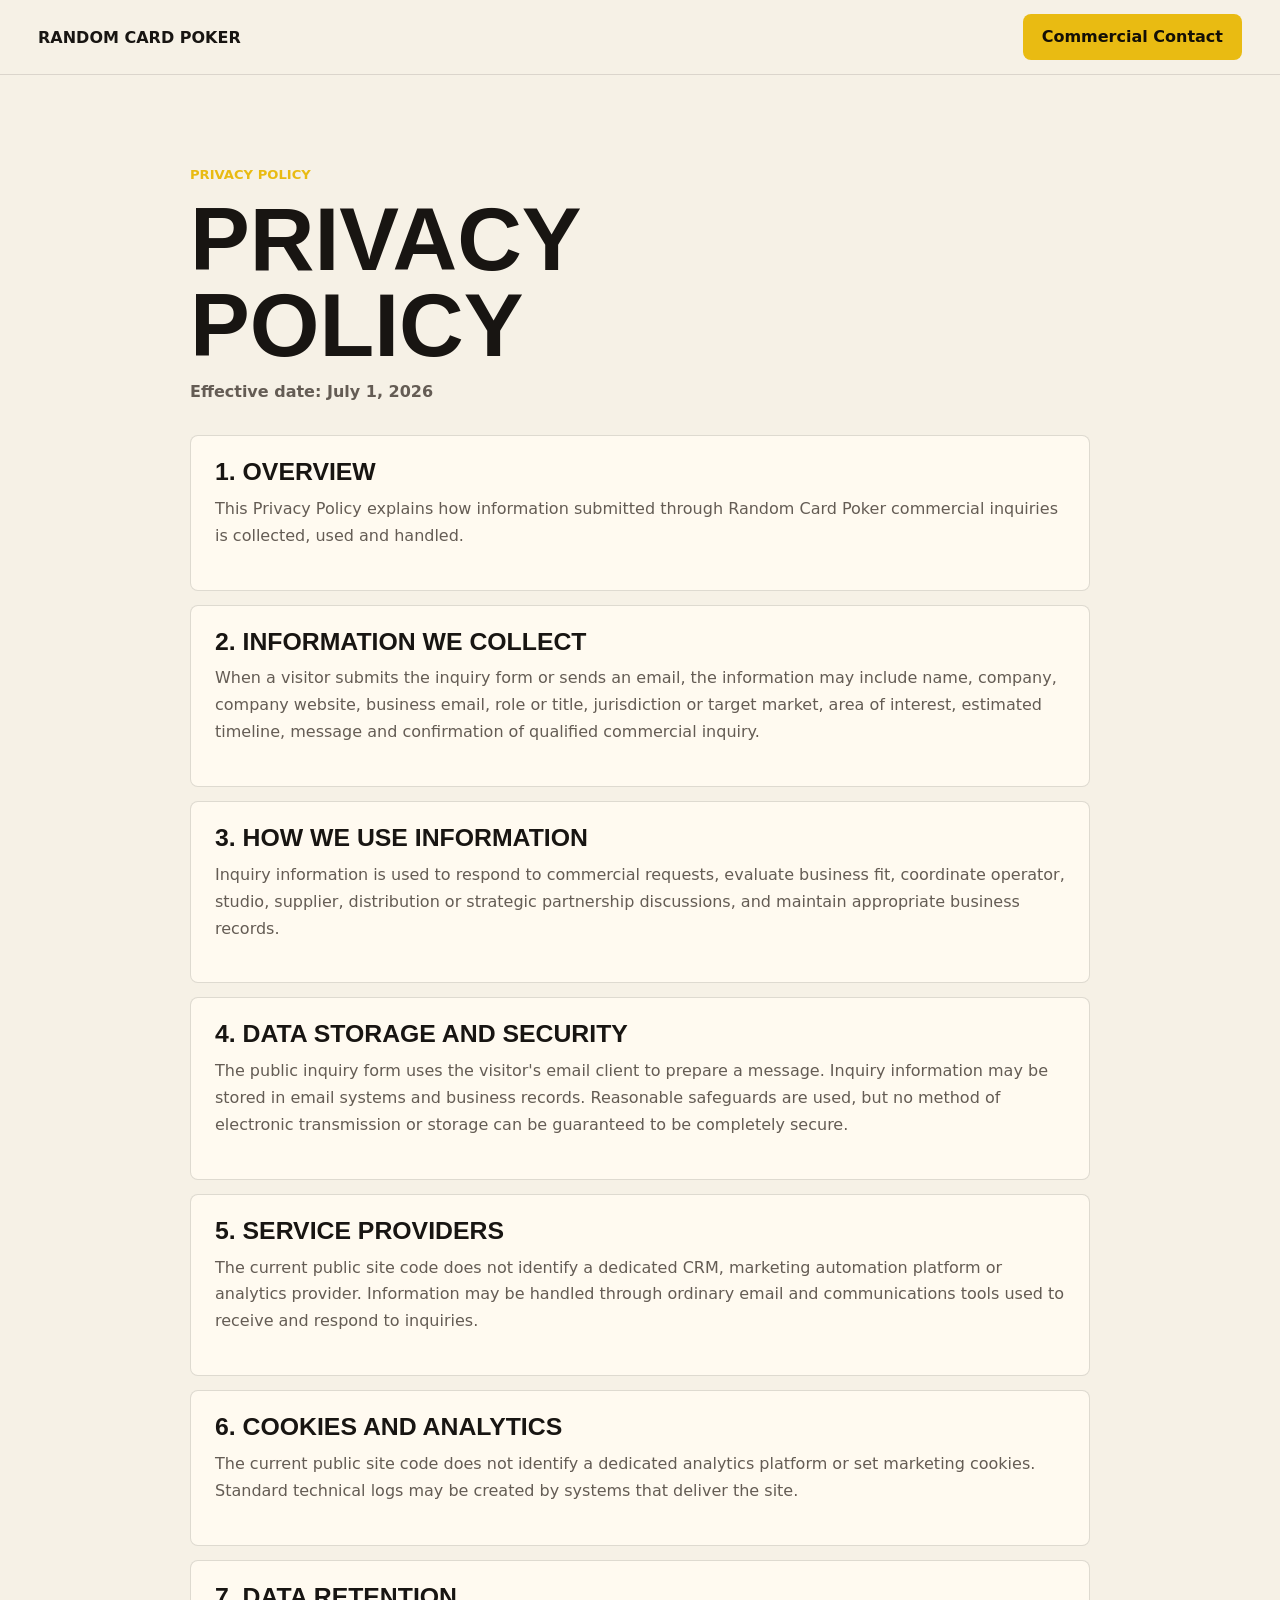
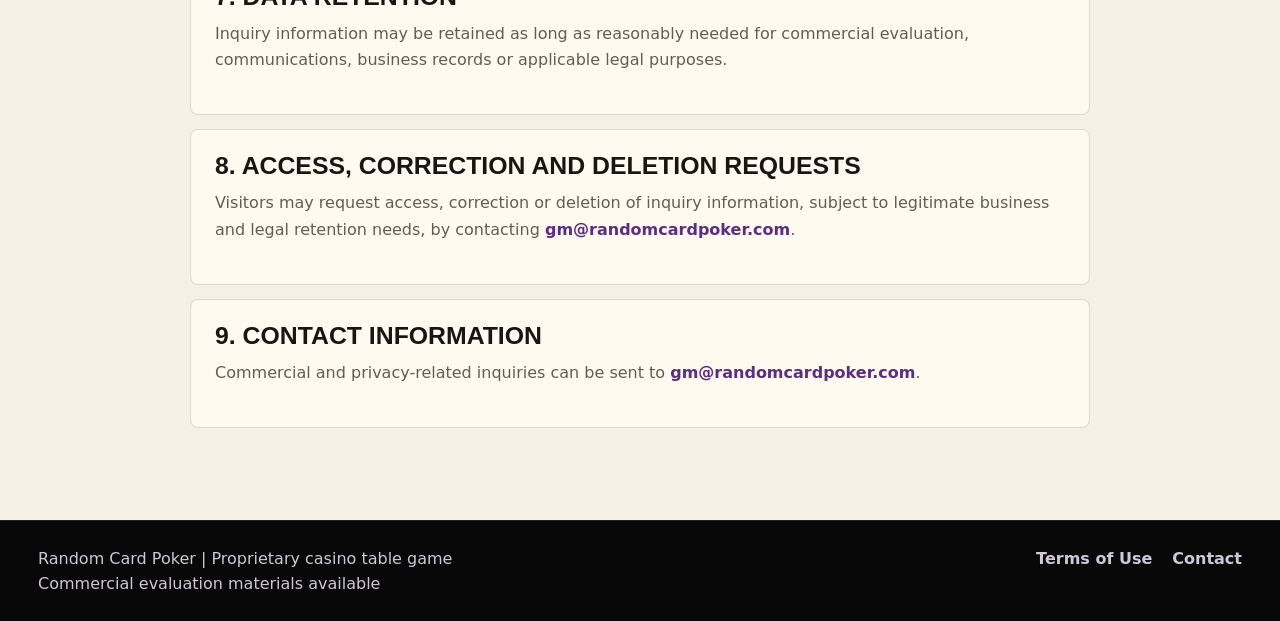
==== commit 949570d1: "Apply surgical B2B site corrections" ====
--- a/privacy.html
+++ b/privacy.html
@@ -10,7 +10,7 @@
     <link rel="icon" href="/favicon.ico" sizes="32x32">
     <link rel="icon" href="/favicon.svg" type="image/svg+xml">
     <link rel="apple-touch-icon" href="/apple-touch-icon.png">
-    <link rel="stylesheet" href="styles.css?v=b2b-premium-20260703-1">
+    <link rel="stylesheet" href="styles.css?v=b2b-premium-20260703-2">
   </head>
   <body class="legal-page">
     <header class="legal-header">
@@ -27,25 +27,33 @@
         <p class="legal-updated">Effective date: July 1, 2026</p>
 
         <div class="legal-card">
-          <h2>A. Information We Collect</h2>
+          <h2>1. Overview</h2>
           <p>
-            When a visitor submits a commercial inquiry or sends an email, the information may include name,
-            company, company website, business email, role, jurisdiction/target market, area of interest,
-            estimated timeline, message and confirmation of qualified commercial inquiry.
+            This Privacy Policy explains how information submitted through Random Card Poker commercial
+            inquiries is collected, used and handled.
           </p>
         </div>
 
         <div class="legal-card">
-          <h2>B. How We Use Information</h2>
+          <h2>2. Information We Collect</h2>
           <p>
-            Inquiry information is used to respond to commercial requests, evaluate business fit, coordinate
-            operator review, licensing, distribution, studio, supplier or strategic partnership discussions,
-            and maintain appropriate business records.
+            When a visitor submits the inquiry form or sends an email, the information may include name,
+            company, company website, business email, role or title, jurisdiction or target market, area of
+            interest, estimated timeline, message and confirmation of qualified commercial inquiry.
           </p>
         </div>
 
         <div class="legal-card">
-          <h2>C. Data Storage and Security</h2>
+          <h2>3. How We Use Information</h2>
+          <p>
+            Inquiry information is used to respond to commercial requests, evaluate business fit, coordinate
+            operator, studio, supplier, distribution or strategic partnership discussions, and maintain
+            appropriate business records.
+          </p>
+        </div>
+
+        <div class="legal-card">
+          <h2>4. Data Storage and Security</h2>
           <p>
             The public inquiry form uses the visitor's email client to prepare a message. Inquiry information
             may be stored in email systems and business records. Reasonable safeguards are used, but no method
@@ -54,23 +62,24 @@
         </div>
 
         <div class="legal-card">
-          <h2>D. Service Providers</h2>
+          <h2>5. Service Providers</h2>
           <p>
-            Website hosting, email and standard communications services may process information as needed to
-            operate the site, receive inquiries and respond to commercial requests.
+            The current public site code does not identify a dedicated CRM, marketing automation platform or
+            analytics provider. Information may be handled through ordinary email and communications tools used
+            to receive and respond to inquiries.
           </p>
         </div>
 
         <div class="legal-card">
-          <h2>E. Cookies and Analytics</h2>
+          <h2>6. Cookies and Analytics</h2>
           <p>
             The current public site code does not identify a dedicated analytics platform or set marketing
-            cookies. Browser and hosting systems may create standard technical logs needed to deliver the site.
+            cookies. Standard technical logs may be created by systems that deliver the site.
           </p>
         </div>
 
         <div class="legal-card">
-          <h2>F. Data Retention</h2>
+          <h2>7. Data Retention</h2>
           <p>
             Inquiry information may be retained as long as reasonably needed for commercial evaluation,
             communications, business records or applicable legal purposes.
@@ -78,7 +87,7 @@
         </div>
 
         <div class="legal-card">
-          <h2>G. Access, Correction and Deletion Requests</h2>
+          <h2>8. Access, Correction and Deletion Requests</h2>
           <p>
             Visitors may request access, correction or deletion of inquiry information, subject to legitimate
             business and legal retention needs, by contacting
@@ -87,7 +96,7 @@
         </div>
 
         <div class="legal-card">
-          <h2>H. Contact Information</h2>
+          <h2>9. Contact Information</h2>
           <p>
             Commercial and privacy-related inquiries can be sent to
             <a href="mailto:gm@randomcardpoker.com">gm@randomcardpoker.com</a>.
@@ -99,7 +108,7 @@
     <footer class="site-footer">
       <div>
         <p>Random Card Poker | Proprietary casino table game</p>
-        <p>Commercial review available to qualified parties</p>
+        <p>Commercial evaluation materials available</p>
       </div>
       <nav class="footer-links" aria-label="Footer links">
         <a href="terms.html">Terms of Use</a>
--- a/styles.css
+++ b/styles.css
@@ -455,7 +455,7 @@
   line-height: 1.35;
 }
 
-.developer-note {
+.public-boundary-note {
   margin-top: 22px;
   color: #5f564d;
   font-size: 0.96rem;
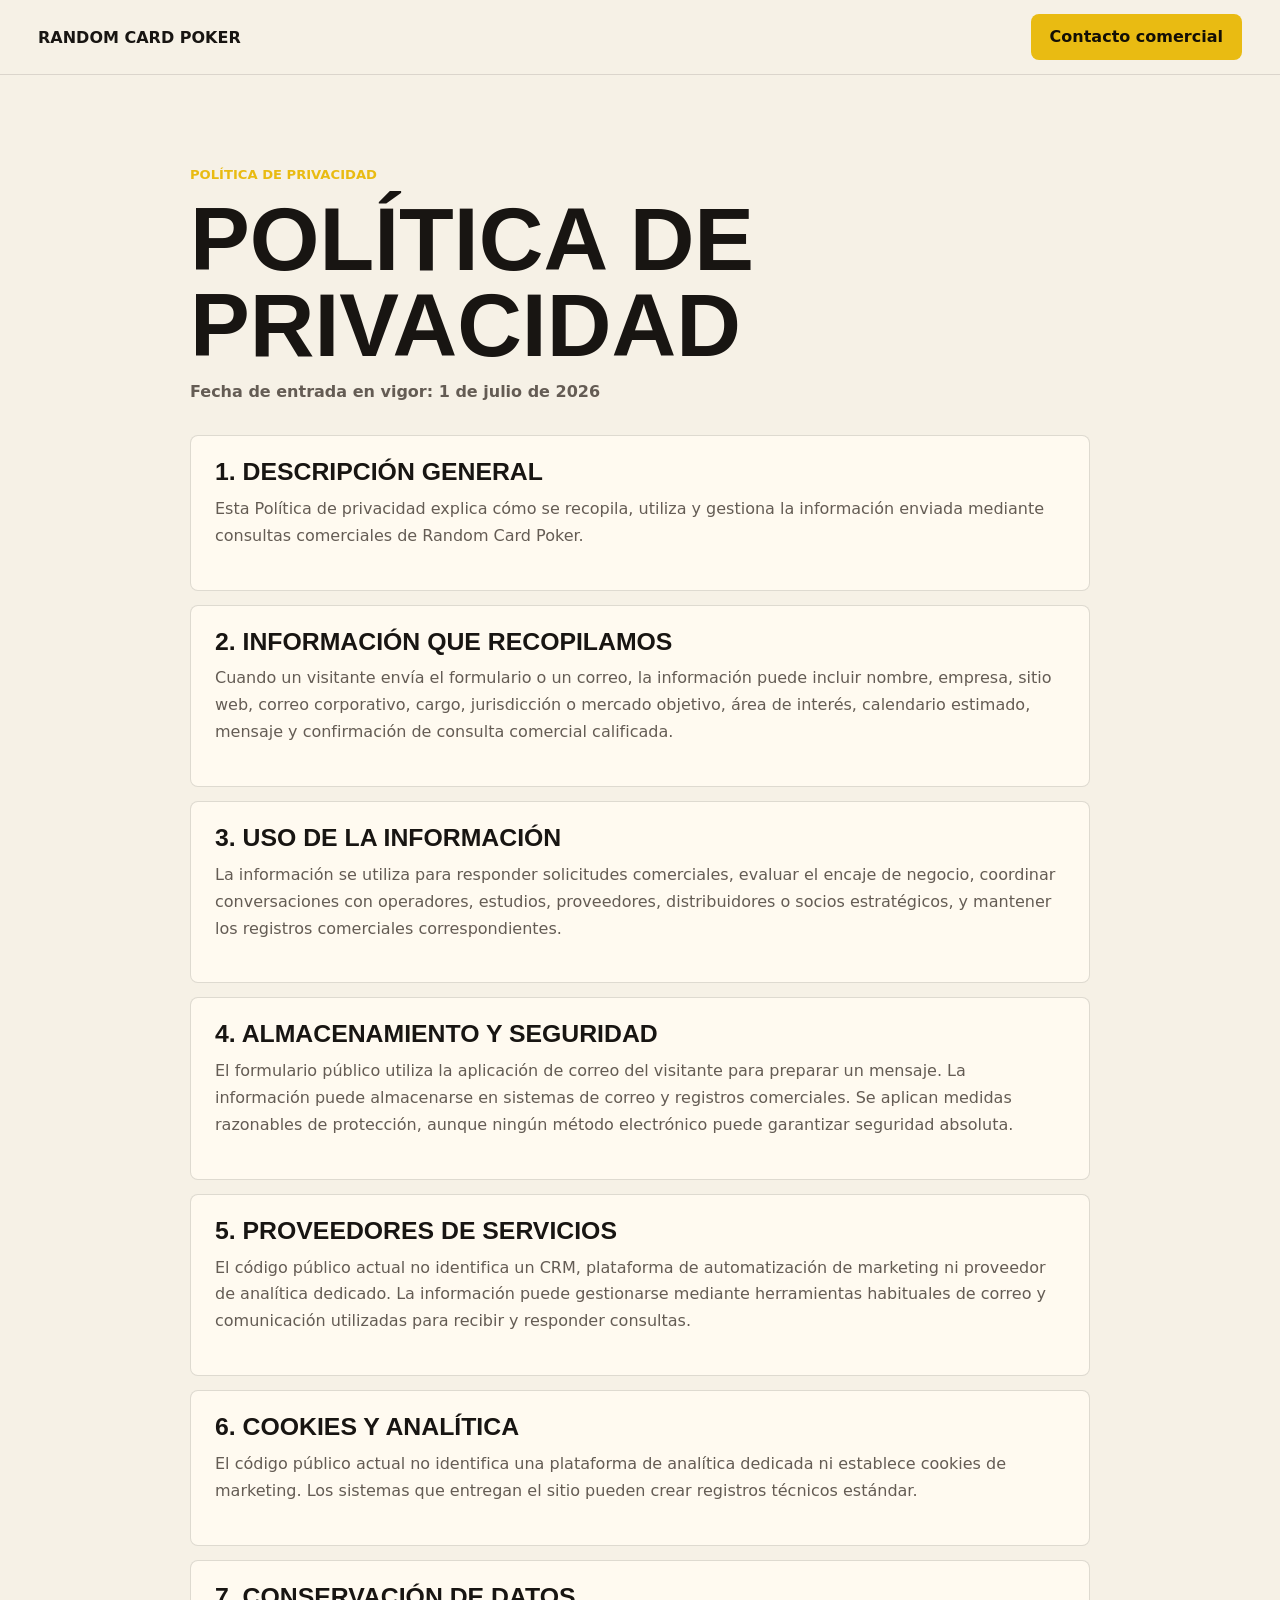
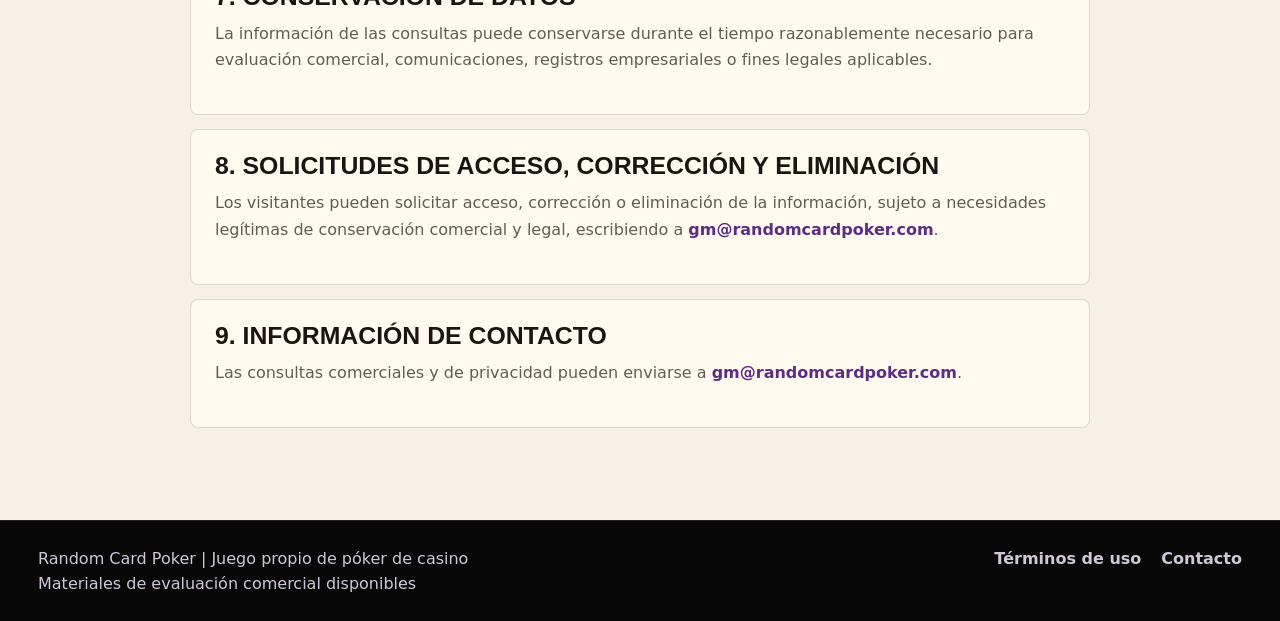
==== commit f4d37d90: "Translate public site to Spanish" ====
--- a/privacy.html
+++ b/privacy.html
@@ -1,104 +1,104 @@
 ﻿<!doctype html>
-<html lang="en">
+<html lang="es">
   <head>
     <meta charset="utf-8">
     <meta name="viewport" content="width=device-width, initial-scale=1">
-    <title>Privacy Policy | Random Card Poker</title>
-    <meta name="description" content="Privacy policy for Random Card Poker commercial inquiries.">
+    <title>Pol&iacute;tica de privacidad | Random Card Poker</title>
+    <meta name="description" content="Pol&iacute;tica de privacidad para consultas comerciales de Random Card Poker.">
     <meta name="robots" content="index, follow">
     <link rel="canonical" href="https://randomcardpoker.com/privacy.html">
     <link rel="icon" href="/favicon.ico" sizes="32x32">
     <link rel="icon" href="/favicon.svg" type="image/svg+xml">
     <link rel="apple-touch-icon" href="/apple-touch-icon.png">
-    <link rel="stylesheet" href="styles.css?v=b2b-premium-20260703-2">
+    <link rel="stylesheet" href="styles.css?v=es-20260729-1">
   </head>
   <body class="legal-page">
     <header class="legal-header">
-      <a class="brand" href="index.html#inicio" aria-label="Random Card Poker home">
+      <a class="brand" href="index.html#home" aria-label="Inicio de Random Card Poker">
         <span>Random Card Poker</span>
       </a>
-      <a class="header-action" href="index.html#contact">Commercial Contact</a>
+      <a class="header-action" href="index.html#contact">Contacto comercial</a>
     </header>
 
     <main class="legal-main">
       <section class="legal-section">
-        <p class="eyebrow">Privacy Policy</p>
-        <h1>Privacy Policy</h1>
-        <p class="legal-updated">Effective date: July 1, 2026</p>
+        <p class="eyebrow">Pol&iacute;tica de privacidad</p>
+        <h1>Pol&iacute;tica de privacidad</h1>
+        <p class="legal-updated">Fecha de entrada en vigor: 1 de julio de 2026</p>
 
         <div class="legal-card">
-          <h2>1. Overview</h2>
+          <h2>1. Descripci&oacute;n general</h2>
           <p>
-            This Privacy Policy explains how information submitted through Random Card Poker commercial
-            inquiries is collected, used and handled.
+            Esta Pol&iacute;tica de privacidad explica c&oacute;mo se recopila, utiliza y gestiona la informaci&oacute;n
+            enviada mediante consultas comerciales de Random Card Poker.
           </p>
         </div>
 
         <div class="legal-card">
-          <h2>2. Information We Collect</h2>
+          <h2>2. Informaci&oacute;n que recopilamos</h2>
           <p>
-            When a visitor submits the inquiry form or sends an email, the information may include name,
-            company, company website, business email, role or title, jurisdiction or target market, area of
-            interest, estimated timeline, message and confirmation of qualified commercial inquiry.
+            Cuando un visitante env&iacute;a el formulario o un correo, la informaci&oacute;n puede incluir nombre,
+            empresa, sitio web, correo corporativo, cargo, jurisdicci&oacute;n o mercado objetivo, &aacute;rea de
+            inter&eacute;s, calendario estimado, mensaje y confirmaci&oacute;n de consulta comercial calificada.
           </p>
         </div>
 
         <div class="legal-card">
-          <h2>3. How We Use Information</h2>
+          <h2>3. Uso de la informaci&oacute;n</h2>
           <p>
-            Inquiry information is used to respond to commercial requests, evaluate business fit, coordinate
-            operator, studio, supplier, distribution or strategic partnership discussions, and maintain
-            appropriate business records.
+            La informaci&oacute;n se utiliza para responder solicitudes comerciales, evaluar el encaje de negocio,
+            coordinar conversaciones con operadores, estudios, proveedores, distribuidores o socios estrat&eacute;gicos,
+            y mantener los registros comerciales correspondientes.
           </p>
         </div>
 
         <div class="legal-card">
-          <h2>4. Data Storage and Security</h2>
+          <h2>4. Almacenamiento y seguridad</h2>
           <p>
-            The public inquiry form uses the visitor's email client to prepare a message. Inquiry information
-            may be stored in email systems and business records. Reasonable safeguards are used, but no method
-            of electronic transmission or storage can be guaranteed to be completely secure.
+            El formulario p&uacute;blico utiliza la aplicaci&oacute;n de correo del visitante para preparar un mensaje.
+            La informaci&oacute;n puede almacenarse en sistemas de correo y registros comerciales. Se aplican medidas
+            razonables de protecci&oacute;n, aunque ning&uacute;n m&eacute;todo electr&oacute;nico puede garantizar seguridad absoluta.
           </p>
         </div>
 
         <div class="legal-card">
-          <h2>5. Service Providers</h2>
+          <h2>5. Proveedores de servicios</h2>
           <p>
-            The current public site code does not identify a dedicated CRM, marketing automation platform or
-            analytics provider. Information may be handled through ordinary email and communications tools used
-            to receive and respond to inquiries.
+            El c&oacute;digo p&uacute;blico actual no identifica un CRM, plataforma de automatizaci&oacute;n de marketing
+            ni proveedor de anal&iacute;tica dedicado. La informaci&oacute;n puede gestionarse mediante herramientas
+            habituales de correo y comunicaci&oacute;n utilizadas para recibir y responder consultas.
           </p>
         </div>
 
         <div class="legal-card">
-          <h2>6. Cookies and Analytics</h2>
+          <h2>6. Cookies y anal&iacute;tica</h2>
           <p>
-            The current public site code does not identify a dedicated analytics platform or set marketing
-            cookies. Standard technical logs may be created by systems that deliver the site.
+            El c&oacute;digo p&uacute;blico actual no identifica una plataforma de anal&iacute;tica dedicada ni establece
+            cookies de marketing. Los sistemas que entregan el sitio pueden crear registros t&eacute;cnicos est&aacute;ndar.
           </p>
         </div>
 
         <div class="legal-card">
-          <h2>7. Data Retention</h2>
+          <h2>7. Conservaci&oacute;n de datos</h2>
           <p>
-            Inquiry information may be retained as long as reasonably needed for commercial evaluation,
-            communications, business records or applicable legal purposes.
+            La informaci&oacute;n de las consultas puede conservarse durante el tiempo razonablemente necesario
+            para evaluaci&oacute;n comercial, comunicaciones, registros empresariales o fines legales aplicables.
           </p>
         </div>
 
         <div class="legal-card">
-          <h2>8. Access, Correction and Deletion Requests</h2>
+          <h2>8. Solicitudes de acceso, correcci&oacute;n y eliminaci&oacute;n</h2>
           <p>
-            Visitors may request access, correction or deletion of inquiry information, subject to legitimate
-            business and legal retention needs, by contacting
+            Los visitantes pueden solicitar acceso, correcci&oacute;n o eliminaci&oacute;n de la informaci&oacute;n,
+            sujeto a necesidades leg&iacute;timas de conservaci&oacute;n comercial y legal, escribiendo a
             <a href="mailto:gm@randomcardpoker.com">gm@randomcardpoker.com</a>.
           </p>
         </div>
 
         <div class="legal-card">
-          <h2>9. Contact Information</h2>
+          <h2>9. Informaci&oacute;n de contacto</h2>
           <p>
-            Commercial and privacy-related inquiries can be sent to
+            Las consultas comerciales y de privacidad pueden enviarse a
             <a href="mailto:gm@randomcardpoker.com">gm@randomcardpoker.com</a>.
           </p>
         </div>
@@ -107,12 +107,12 @@
 
     <footer class="site-footer">
       <div>
-        <p>Random Card Poker | Proprietary casino table game</p>
-        <p>Commercial evaluation materials available</p>
+        <p>Random Card Poker | Juego propio de p&oacute;ker de casino</p>
+        <p>Materiales de evaluaci&oacute;n comercial disponibles</p>
       </div>
-      <nav class="footer-links" aria-label="Footer links">
-        <a href="terms.html">Terms of Use</a>
-        <a href="index.html#contact">Contact</a>
+      <nav class="footer-links" aria-label="Enlaces del pie de p&aacute;gina">
+        <a href="terms.html">T&eacute;rminos de uso</a>
+        <a href="index.html#contact">Contacto</a>
       </nav>
     </footer>
   </body>
--- a/styles.css
+++ b/styles.css
@@ -106,6 +106,41 @@
   color: var(--gold);
 }
 
+.menu-toggle {
+  display: none;
+  width: 44px;
+  height: 44px;
+  align-items: center;
+  justify-content: center;
+  flex-direction: column;
+  gap: 5px;
+  padding: 0;
+  border: 1px solid rgba(255, 255, 255, 0.24);
+  border-radius: var(--radius);
+  color: var(--ink);
+  background: rgba(255, 255, 255, 0.06);
+  cursor: pointer;
+}
+
+.menu-toggle span {
+  width: 19px;
+  height: 2px;
+  background: currentColor;
+  transition: transform 160ms ease, opacity 160ms ease;
+}
+
+.menu-toggle[aria-expanded="true"] span:first-child {
+  transform: translateY(7px) rotate(45deg);
+}
+
+.menu-toggle[aria-expanded="true"] span:nth-child(2) {
+  opacity: 0;
+}
+
+.menu-toggle[aria-expanded="true"] span:last-child {
+  transform: translateY(-7px) rotate(-45deg);
+}
+
 .header-action,
 .button {
   display: inline-flex;
@@ -974,27 +1009,49 @@
   gap: 14px;
 }
 
-.faq-grid article {
-  min-height: 210px;
+.faq-grid details {
   padding: 24px;
   border: 1px solid rgba(24, 21, 18, 0.14);
   border-radius: var(--radius);
   background: #fffaf0;
-  transition: transform 180ms ease, border-color 180ms ease;
-}
-
-.faq-grid article:hover {
+  transition: border-color 180ms ease, background 180ms ease;
+}
+
+.faq-grid details:hover,
+.faq-grid details[open] {
   border-color: rgba(93, 44, 131, 0.35);
-  transform: translateY(-4px);
-}
-
-.faq-grid h3 {
-  margin-bottom: 14px;
+}
+
+.faq-grid summary {
+  position: relative;
+  padding-right: 34px;
+  cursor: pointer;
+  list-style: none;
   font-size: 1.18rem;
+  font-weight: 900;
   line-height: 1.25;
 }
 
+.faq-grid summary::-webkit-details-marker {
+  display: none;
+}
+
+.faq-grid summary::after {
+  content: "+";
+  position: absolute;
+  top: 50%;
+  right: 0;
+  color: var(--purple);
+  font-size: 1.6rem;
+  transform: translateY(-50%);
+}
+
+.faq-grid details[open] summary::after {
+  content: "−";
+}
+
 .faq-grid p {
+  margin-top: 14px;
   color: #645c54;
   line-height: 1.64;
 }
@@ -1154,6 +1211,13 @@
   color: var(--gold);
   font-size: 0.9rem;
   line-height: 1.4;
+}
+
+.form-note {
+  margin: 0;
+  color: var(--muted);
+  font-size: 0.84rem;
+  line-height: 1.45;
 }
 
 .legal-page {
@@ -1256,11 +1320,35 @@
 
 @media (max-width: 1050px) {
   .site-header {
-    grid-template-columns: 1fr auto;
+    grid-template-columns: 1fr auto auto;
+    gap: 12px;
   }
 
   .main-nav {
     display: none;
+    position: absolute;
+    inset: 100% 0 auto;
+    flex-direction: column;
+    gap: 0;
+    padding: 10px 18px 18px;
+    border-bottom: 1px solid rgba(255, 255, 255, 0.12);
+    background: rgba(8, 8, 8, 0.98);
+    box-shadow: 0 18px 32px rgba(0, 0, 0, 0.36);
+  }
+
+  .main-nav.is-open {
+    display: flex;
+  }
+
+  .main-nav a {
+    min-height: 46px;
+    display: flex;
+    align-items: center;
+    border-bottom: 1px solid rgba(255, 255, 255, 0.08);
+  }
+
+  .menu-toggle {
+    display: inline-flex;
   }
 
   h1 {
@@ -1321,6 +1409,11 @@
     padding: 10px 11px;
     font-size: 0.78rem;
     text-align: center;
+  }
+
+  .menu-toggle {
+    width: 40px;
+    height: 40px;
   }
 
   .hero {
@@ -1619,7 +1712,7 @@
 
 .boton-demo-table {
   position: relative;
-  min-height: 250px;
+  min-height: 340px;
   overflow: hidden;
   border: 1px solid rgba(255, 255, 255, 0.16);
   border-radius: var(--radius);
@@ -1632,25 +1725,27 @@
 
 .demo-slots {
   position: absolute;
-  inset: 32px 7% auto;
-  display: grid;
-  grid-template-columns: repeat(4, minmax(0, 1fr));
-  gap: 14px;
-}
-
-.demo-slots span {
-  min-height: 104px;
-  border: 1px solid rgba(255, 255, 255, 0.18);
-  border-radius: var(--radius);
-  background:
-    repeating-linear-gradient(45deg, rgba(255, 255, 255, 0.08) 0 4px, transparent 4px 8px),
-    rgba(0, 0, 0, 0.44);
+  inset: 26px 7% auto;
+  display: grid;
+  grid-template-columns: repeat(4, minmax(82px, 124px));
+  justify-content: center;
+  gap: 18px;
+}
+
+.demo-slot-card {
+  width: 100%;
+  aspect-ratio: 0.69;
+  border: 2px solid rgba(255, 255, 255, 0.78);
+  border-radius: var(--radius);
+  background: #fff;
+  box-shadow: 0 18px 34px rgba(0, 0, 0, 0.44);
+  object-fit: cover;
 }
 
 .demo-d-button {
   position: absolute;
-  left: 50%;
-  bottom: 26px;
+  left: calc(50% - 58px);
+  bottom: 36px;
   width: 116px;
   height: 116px;
   display: grid;
@@ -1672,27 +1767,24 @@
 
 .demo-flip-card {
   position: absolute;
-  left: 50%;
-  top: 54px;
-  width: 84px;
-  height: 116px;
-  display: grid;
-  place-items: center;
+  left: calc(50% + 84px);
+  bottom: 38px;
+  width: 78px;
+  height: 108px;
   border: 3px solid #0b0b0b;
   border-radius: var(--radius);
   background: #fff;
   box-shadow: 0 20px 36px rgba(0, 0, 0, 0.44);
-  transform: translateX(-50%) rotateY(0deg);
-  transform-style: preserve-3d;
+  overflow: hidden;
+  transform: translateX(-50%);
   animation: blind-card-flip 3.8s ease-in-out infinite;
 }
 
-.demo-flip-card span {
-  color: var(--purple);
-  font-family: "Barlow Condensed", Impact, sans-serif;
-  font-size: 4.2rem;
-  font-weight: 900;
-  line-height: 1;
+.demo-flip-card img {
+  display: block;
+  width: 100%;
+  height: 100%;
+  object-fit: cover;
 }
 
 .solution-grid {
@@ -1832,16 +1924,16 @@
 @keyframes blind-card-flip {
   0%,
   42% {
-    transform: translateX(-50%) rotateY(0deg) translateY(0);
+    transform: translateX(-50%) translateY(0) scale(1);
     box-shadow: 0 20px 36px rgba(0, 0, 0, 0.44);
   }
   62% {
-    transform: translateX(-50%) rotateY(86deg) translateY(-10px);
+    transform: translateX(-50%) translateY(-8px) scale(1.04);
     box-shadow: 0 26px 46px rgba(233, 187, 18, 0.34);
   }
   82%,
   100% {
-    transform: translateX(-50%) rotateY(0deg) translateY(0);
+    transform: translateX(-50%) translateY(0) scale(1);
     box-shadow: 0 20px 36px rgba(0, 0, 0, 0.44);
   }
 }
@@ -1956,32 +2048,34 @@
   }
 
   .boton-demo-table {
-    min-height: 230px;
+    min-height: 260px;
   }
 
   .demo-slots {
-    inset: 26px 5% auto;
+    inset: 24px 18px auto;
+    grid-template-columns: repeat(4, minmax(54px, 76px));
+    justify-content: center;
     gap: 8px;
   }
 
-  .demo-slots span {
-    min-height: 86px;
+  .demo-slot-card {
+    border-width: 1px;
   }
 
   .demo-d-button {
-    width: 96px;
-    height: 96px;
-    font-size: 0.94rem;
+    left: calc(50% - 44px);
+    bottom: 26px;
+    width: 88px;
+    height: 88px;
+    font-size: 0.86rem;
   }
 
   .demo-flip-card {
-    top: 46px;
-    width: 68px;
-    height: 96px;
-  }
-
-  .demo-flip-card span {
-    font-size: 3.3rem;
+    left: calc(50% + 64px);
+    top: auto;
+    bottom: 28px;
+    width: 62px;
+    height: 88px;
   }
 
   .legal-header {
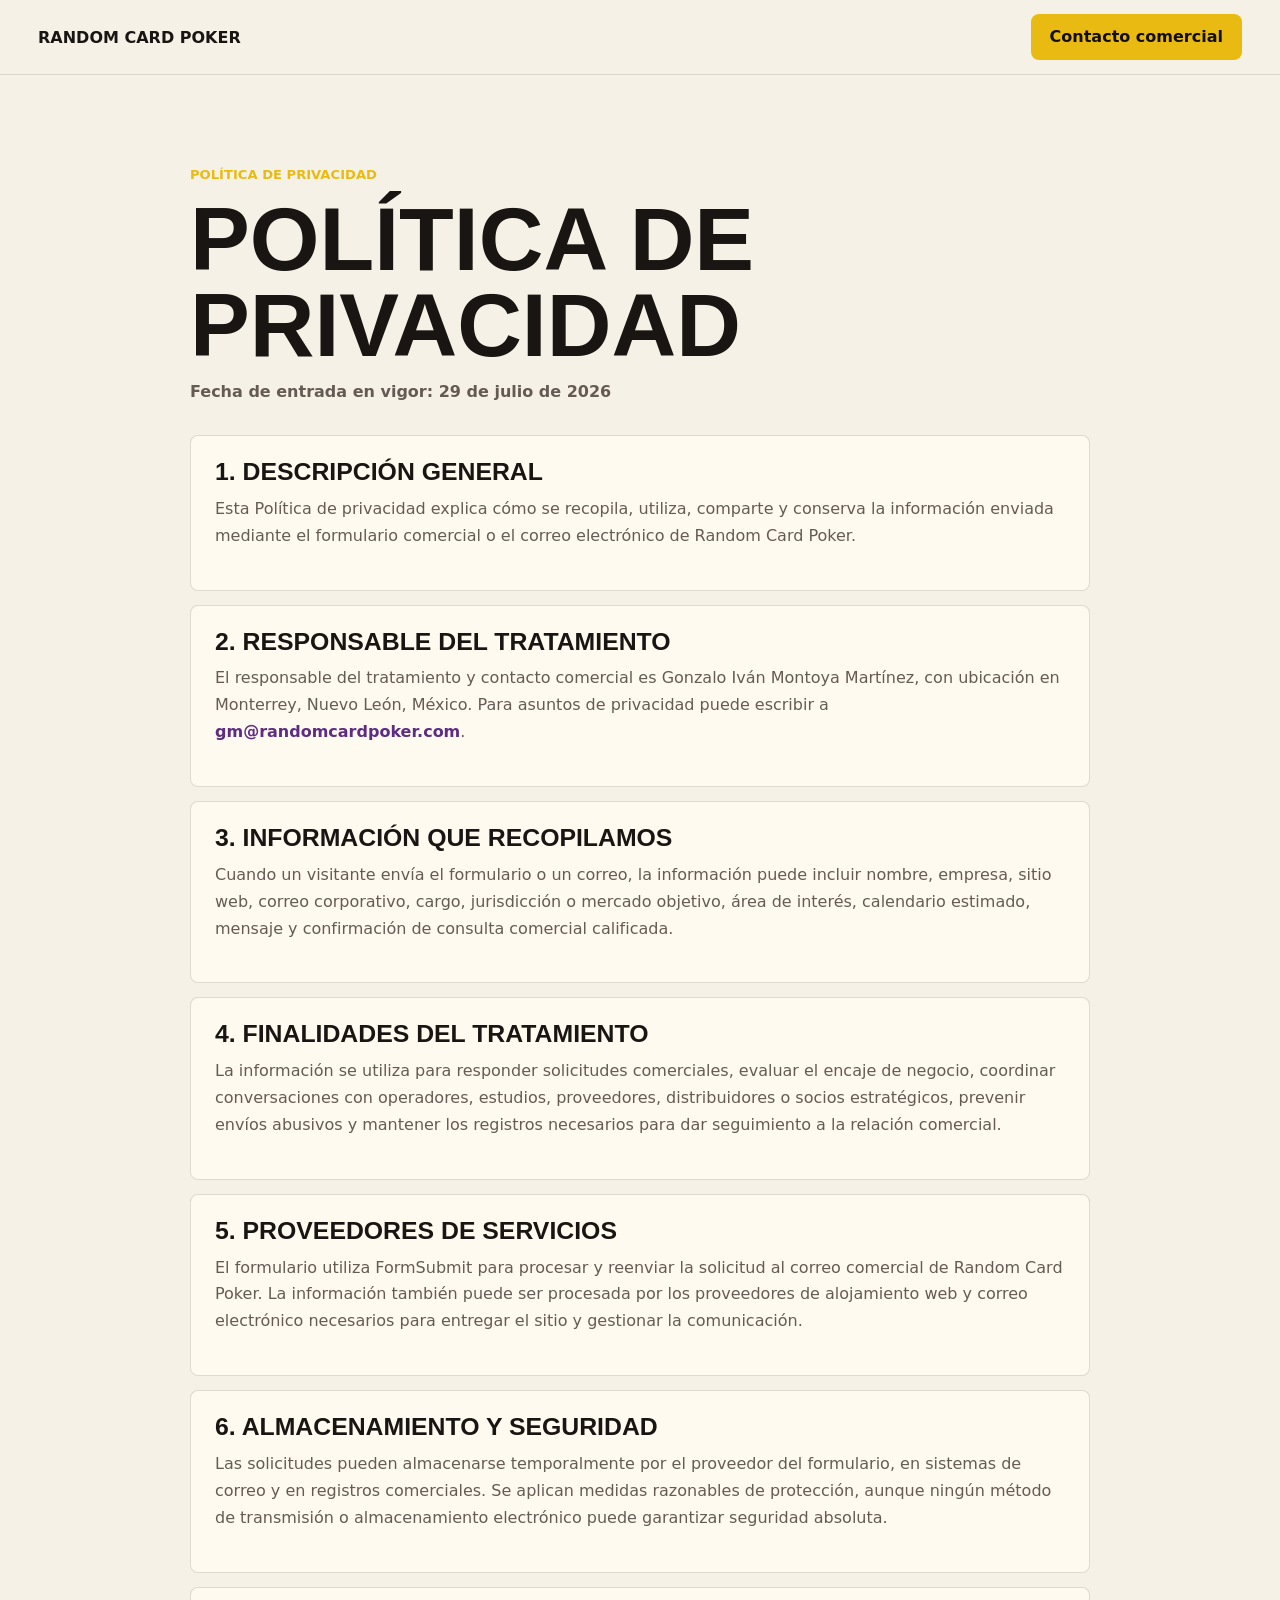
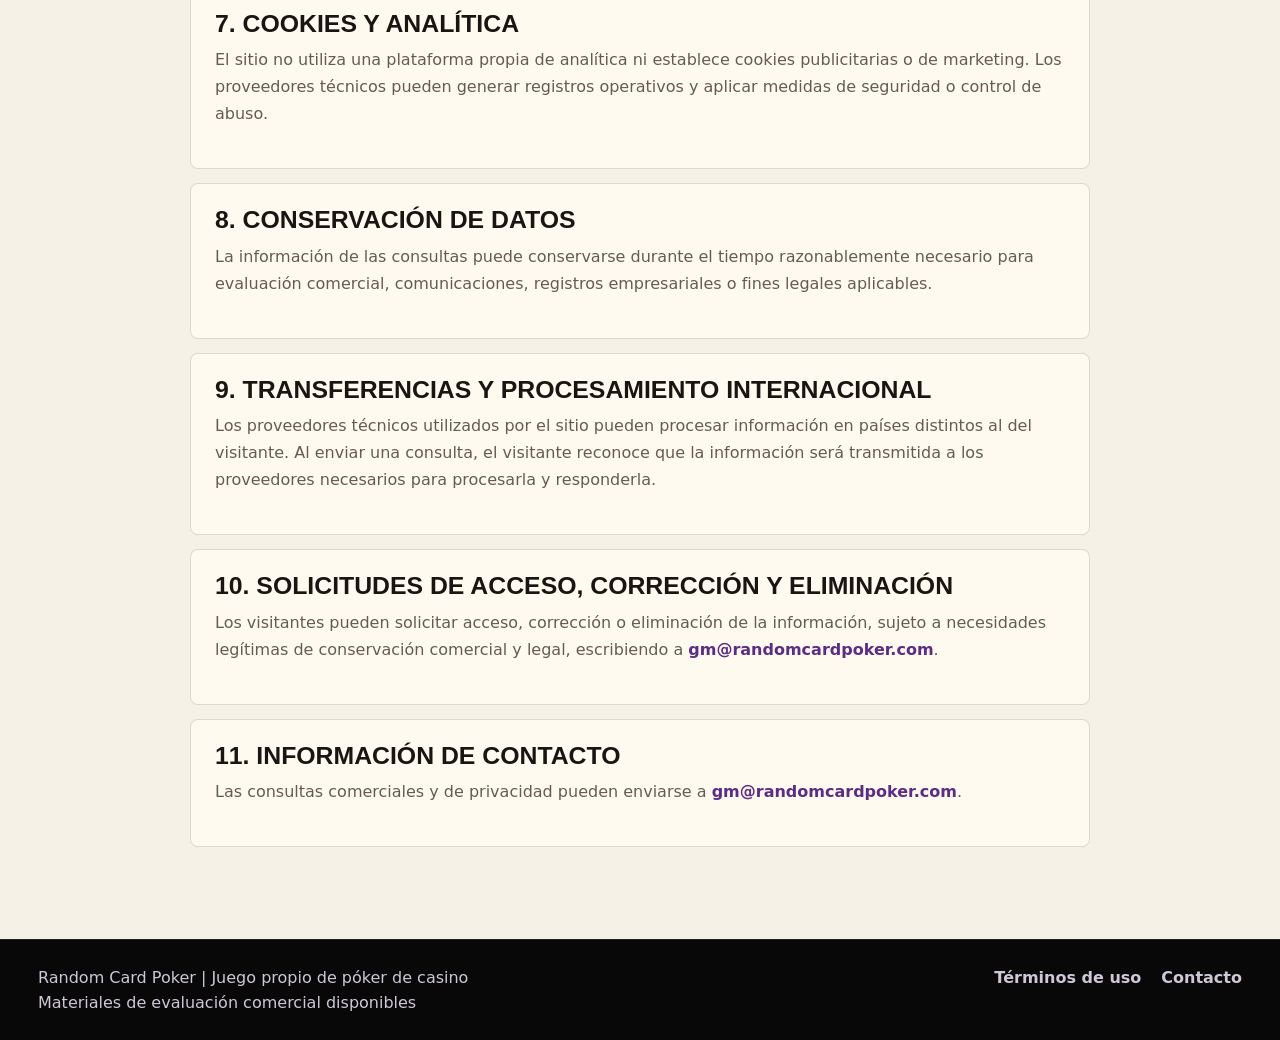
==== commit 7b7208ce: "Fix production audit findings" ====
--- a/privacy.html
+++ b/privacy.html
@@ -1,102 +1,120 @@
-﻿<!doctype html>
+<!doctype html>
 <html lang="es">
   <head>
     <meta charset="utf-8">
     <meta name="viewport" content="width=device-width, initial-scale=1">
-    <title>Pol&iacute;tica de privacidad | Random Card Poker</title>
-    <meta name="description" content="Pol&iacute;tica de privacidad para consultas comerciales de Random Card Poker.">
+    <title>Política de privacidad | Random Card Poker</title>
+    <meta name="description" content="Política de privacidad para consultas comerciales de Random Card Poker.">
     <meta name="robots" content="index, follow">
     <link rel="canonical" href="https://randomcardpoker.com/privacy.html">
     <link rel="icon" href="/favicon.ico" sizes="32x32">
     <link rel="icon" href="/favicon.svg" type="image/svg+xml">
     <link rel="apple-touch-icon" href="/apple-touch-icon.png">
-    <link rel="stylesheet" href="styles.css?v=es-20260729-1">
+    <link rel="stylesheet" href="styles.css?v=audit-20260729-1">
   </head>
   <body class="legal-page">
     <header class="legal-header">
-      <a class="brand" href="index.html#home" aria-label="Inicio de Random Card Poker">
+      <a class="brand" href="/#home" aria-label="Inicio de Random Card Poker">
         <span>Random Card Poker</span>
       </a>
-      <a class="header-action" href="index.html#contact">Contacto comercial</a>
+      <a class="header-action" href="/#contact">Contacto comercial</a>
     </header>
 
     <main class="legal-main">
       <section class="legal-section">
-        <p class="eyebrow">Pol&iacute;tica de privacidad</p>
-        <h1>Pol&iacute;tica de privacidad</h1>
-        <p class="legal-updated">Fecha de entrada en vigor: 1 de julio de 2026</p>
+        <p class="eyebrow">Política de privacidad</p>
+        <h1>Política de privacidad</h1>
+        <p class="legal-updated">Fecha de entrada en vigor: 29 de julio de 2026</p>
 
         <div class="legal-card">
-          <h2>1. Descripci&oacute;n general</h2>
+          <h2>1. Descripción general</h2>
           <p>
-            Esta Pol&iacute;tica de privacidad explica c&oacute;mo se recopila, utiliza y gestiona la informaci&oacute;n
-            enviada mediante consultas comerciales de Random Card Poker.
+            Esta Política de privacidad explica cómo se recopila, utiliza, comparte y conserva la
+            información enviada mediante el formulario comercial o el correo electrónico de Random Card Poker.
           </p>
         </div>
 
         <div class="legal-card">
-          <h2>2. Informaci&oacute;n que recopilamos</h2>
+          <h2>2. Responsable del tratamiento</h2>
           <p>
-            Cuando un visitante env&iacute;a el formulario o un correo, la informaci&oacute;n puede incluir nombre,
-            empresa, sitio web, correo corporativo, cargo, jurisdicci&oacute;n o mercado objetivo, &aacute;rea de
-            inter&eacute;s, calendario estimado, mensaje y confirmaci&oacute;n de consulta comercial calificada.
+            El responsable del tratamiento y contacto comercial es Gonzalo Iván Montoya Martínez,
+            con ubicación en Monterrey, Nuevo León, México. Para asuntos de privacidad puede escribir a
+            <a href="mailto:gm@randomcardpoker.com">gm@randomcardpoker.com</a>.
           </p>
         </div>
 
         <div class="legal-card">
-          <h2>3. Uso de la informaci&oacute;n</h2>
+          <h2>3. Información que recopilamos</h2>
           <p>
-            La informaci&oacute;n se utiliza para responder solicitudes comerciales, evaluar el encaje de negocio,
-            coordinar conversaciones con operadores, estudios, proveedores, distribuidores o socios estrat&eacute;gicos,
-            y mantener los registros comerciales correspondientes.
+            Cuando un visitante envía el formulario o un correo, la información puede incluir nombre,
+            empresa, sitio web, correo corporativo, cargo, jurisdicción o mercado objetivo, área de
+            interés, calendario estimado, mensaje y confirmación de consulta comercial calificada.
           </p>
         </div>
 
         <div class="legal-card">
-          <h2>4. Almacenamiento y seguridad</h2>
+          <h2>4. Finalidades del tratamiento</h2>
           <p>
-            El formulario p&uacute;blico utiliza la aplicaci&oacute;n de correo del visitante para preparar un mensaje.
-            La informaci&oacute;n puede almacenarse en sistemas de correo y registros comerciales. Se aplican medidas
-            razonables de protecci&oacute;n, aunque ning&uacute;n m&eacute;todo electr&oacute;nico puede garantizar seguridad absoluta.
+            La información se utiliza para responder solicitudes comerciales, evaluar el encaje de negocio,
+            coordinar conversaciones con operadores, estudios, proveedores, distribuidores o socios estratégicos,
+            prevenir envíos abusivos y mantener los registros necesarios para dar seguimiento a la relación comercial.
           </p>
         </div>
 
         <div class="legal-card">
           <h2>5. Proveedores de servicios</h2>
           <p>
-            El c&oacute;digo p&uacute;blico actual no identifica un CRM, plataforma de automatizaci&oacute;n de marketing
-            ni proveedor de anal&iacute;tica dedicado. La informaci&oacute;n puede gestionarse mediante herramientas
-            habituales de correo y comunicaci&oacute;n utilizadas para recibir y responder consultas.
+            El formulario utiliza FormSubmit para procesar y reenviar la solicitud al correo comercial de Random Card Poker.
+            La información también puede ser procesada por los proveedores de alojamiento web y correo electrónico
+            necesarios para entregar el sitio y gestionar la comunicación.
           </p>
         </div>
 
         <div class="legal-card">
-          <h2>6. Cookies y anal&iacute;tica</h2>
+          <h2>6. Almacenamiento y seguridad</h2>
           <p>
-            El c&oacute;digo p&uacute;blico actual no identifica una plataforma de anal&iacute;tica dedicada ni establece
-            cookies de marketing. Los sistemas que entregan el sitio pueden crear registros t&eacute;cnicos est&aacute;ndar.
+            Las solicitudes pueden almacenarse temporalmente por el proveedor del formulario, en sistemas de correo
+            y en registros comerciales. Se aplican medidas razonables de protección, aunque ningún método
+            de transmisión o almacenamiento electrónico puede garantizar seguridad absoluta.
           </p>
         </div>
 
         <div class="legal-card">
-          <h2>7. Conservaci&oacute;n de datos</h2>
+          <h2>7. Cookies y analítica</h2>
           <p>
-            La informaci&oacute;n de las consultas puede conservarse durante el tiempo razonablemente necesario
-            para evaluaci&oacute;n comercial, comunicaciones, registros empresariales o fines legales aplicables.
+            El sitio no utiliza una plataforma propia de analítica ni establece cookies publicitarias o de marketing.
+            Los proveedores técnicos pueden generar registros operativos y aplicar medidas de seguridad o control de abuso.
           </p>
         </div>
 
         <div class="legal-card">
-          <h2>8. Solicitudes de acceso, correcci&oacute;n y eliminaci&oacute;n</h2>
+          <h2>8. Conservación de datos</h2>
           <p>
-            Los visitantes pueden solicitar acceso, correcci&oacute;n o eliminaci&oacute;n de la informaci&oacute;n,
-            sujeto a necesidades leg&iacute;timas de conservaci&oacute;n comercial y legal, escribiendo a
+            La información de las consultas puede conservarse durante el tiempo razonablemente necesario
+            para evaluación comercial, comunicaciones, registros empresariales o fines legales aplicables.
+          </p>
+        </div>
+
+        <div class="legal-card">
+          <h2>9. Transferencias y procesamiento internacional</h2>
+          <p>
+            Los proveedores técnicos utilizados por el sitio pueden procesar información en países distintos
+            al del visitante. Al enviar una consulta, el visitante reconoce que la información será transmitida
+            a los proveedores necesarios para procesarla y responderla.
+          </p>
+        </div>
+
+        <div class="legal-card">
+          <h2>10. Solicitudes de acceso, corrección y eliminación</h2>
+          <p>
+            Los visitantes pueden solicitar acceso, corrección o eliminación de la información,
+            sujeto a necesidades legítimas de conservación comercial y legal, escribiendo a
             <a href="mailto:gm@randomcardpoker.com">gm@randomcardpoker.com</a>.
           </p>
         </div>
 
         <div class="legal-card">
-          <h2>9. Informaci&oacute;n de contacto</h2>
+          <h2>11. Información de contacto</h2>
           <p>
             Las consultas comerciales y de privacidad pueden enviarse a
             <a href="mailto:gm@randomcardpoker.com">gm@randomcardpoker.com</a>.
@@ -107,12 +125,12 @@
 
     <footer class="site-footer">
       <div>
-        <p>Random Card Poker | Juego propio de p&oacute;ker de casino</p>
-        <p>Materiales de evaluaci&oacute;n comercial disponibles</p>
+        <p>Random Card Poker | Juego propio de póker de casino</p>
+        <p>Materiales de evaluación comercial disponibles</p>
       </div>
-      <nav class="footer-links" aria-label="Enlaces del pie de p&aacute;gina">
-        <a href="terms.html">T&eacute;rminos de uso</a>
-        <a href="index.html#contact">Contacto</a>
+      <nav class="footer-links" aria-label="Enlaces del pie de página">
+        <a href="terms.html">Términos de uso</a>
+        <a href="/#contact">Contacto</a>
       </nav>
     </footer>
   </body>
--- a/styles.css
+++ b/styles.css
@@ -267,41 +267,6 @@
   line-height: 1.2;
 }
 
-.hero-copy {
-  max-width: 620px;
-  color: rgba(255, 250, 240, 0.8);
-  font-size: 1rem;
-  line-height: 1.58;
-}
-
-.hero-statement {
-  max-width: 680px;
-  margin: 16px 0 0;
-  color: var(--white);
-  font-size: 1.04rem;
-  font-weight: 800;
-  line-height: 1.42;
-}
-
-.hero-trust {
-  display: flex;
-  flex-wrap: wrap;
-  gap: 8px;
-  max-width: 720px;
-  margin-top: 14px;
-}
-
-.hero-trust span {
-  padding: 8px 11px;
-  border: 1px solid rgba(233, 187, 18, 0.34);
-  border-radius: 999px;
-  color: var(--gold);
-  background: rgba(10, 10, 10, 0.68);
-  font-size: 0.76rem;
-  font-weight: 900;
-  text-transform: uppercase;
-}
-
 .hero-subtitle {
   max-width: 680px;
   margin-bottom: 0;
@@ -339,18 +304,10 @@
   color: var(--gold);
 }
 
-.hero-actions + .hero-copy {
-  margin-top: 18px;
-}
-
-.hero-trust + .hero-copy {
-  margin-top: 14px;
-}
-
 .hero-proof {
   position: absolute;
   right: 38px;
-  bottom: 30px;
+  bottom: 12px;
   display: grid;
   width: min(720px, calc(100% - 76px));
   grid-template-columns: repeat(4, 1fr);
@@ -363,21 +320,22 @@
 }
 
 .hero-proof div {
-  padding: 18px;
+  padding: 10px 12px;
   background: rgba(8, 8, 8, 0.78);
 }
 
 .hero-proof dt {
   font-family: "Barlow Condensed", Inter, sans-serif;
   color: var(--white);
-  font-size: 2rem;
+  font-size: 1.25rem;
   font-weight: 800;
+  line-height: 1.05;
 }
 
 .hero-proof dd {
   margin: 4px 0 0;
   color: var(--muted);
-  font-size: 0.86rem;
+  font-size: 0.72rem;
 }
 
 .section-shell {
@@ -1201,6 +1159,15 @@
   line-height: 1.45;
 }
 
+.contact-form .form-honeypot {
+  display: none;
+}
+
+.contact-form button:disabled {
+  cursor: wait;
+  opacity: 0.72;
+}
+
 .full-span {
   grid-column: 1 / -1;
 }
@@ -1211,6 +1178,14 @@
   color: var(--gold);
   font-size: 0.9rem;
   line-height: 1.4;
+}
+
+.form-status.is-success {
+  color: #7de0ad;
+}
+
+.form-status.is-error {
+  color: #ff9d9d;
 }
 
 .form-note {
@@ -1962,6 +1937,12 @@
   }
 }
 
+@media (min-width: 1101px) {
+  .hero-logo {
+    display: none;
+  }
+}
+
 @media (max-width: 700px) {
   .hero {
     align-items: start;
@@ -1972,26 +1953,6 @@
 
   .hero-inner {
     order: 0;
-  }
-
-  .hero-trust {
-    gap: 6px;
-    margin-top: 12px;
-  }
-
-  .hero-trust span {
-    padding: 7px 9px;
-    font-size: 0.68rem;
-    line-height: 1.15;
-  }
-
-  .hero-actions + .hero-copy {
-    margin-top: 14px;
-  }
-
-  .hero-copy {
-    font-size: 0.94rem;
-    line-height: 1.45;
   }
 
   .hero-bg {
